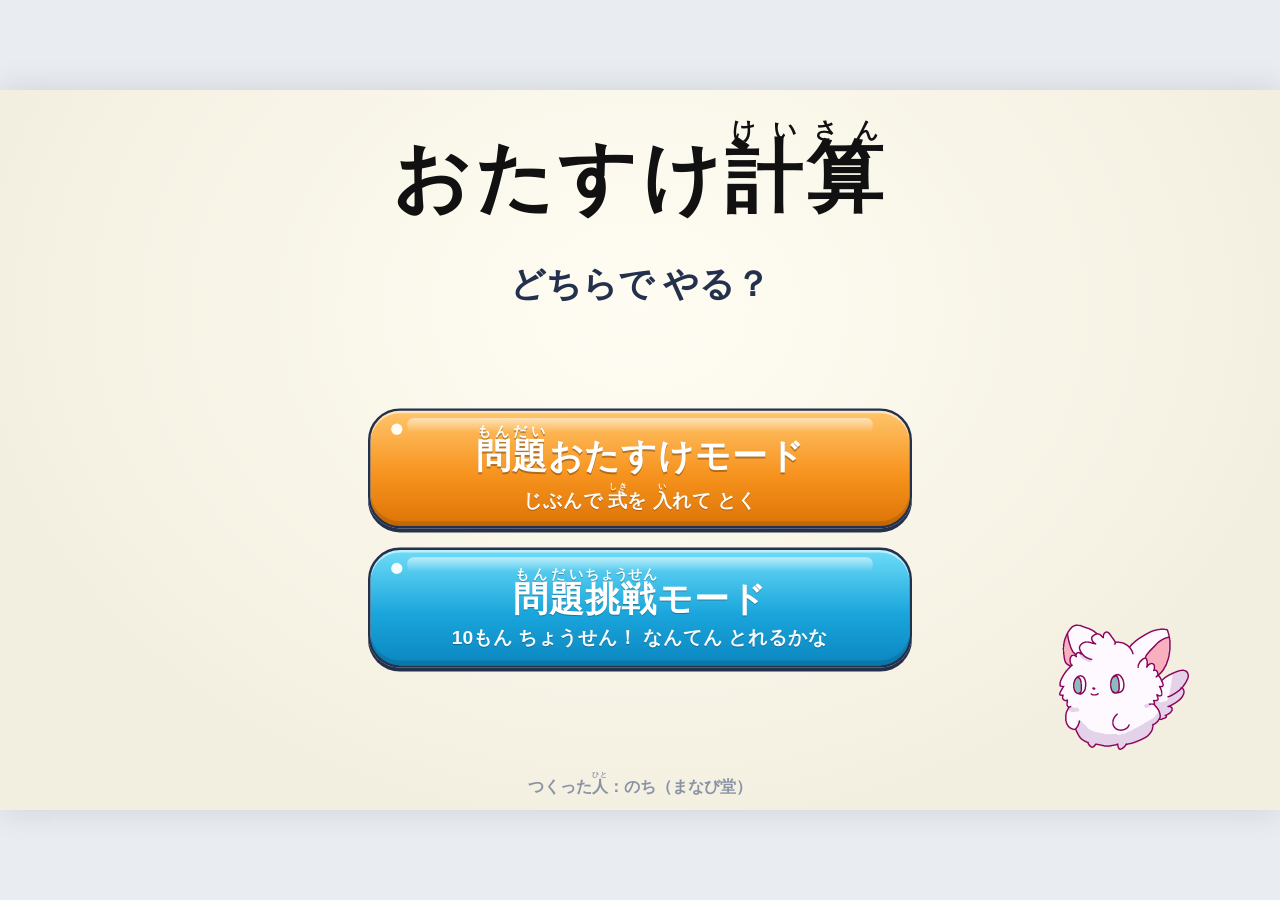
==== index.html @ decfeaf8 "おたすけ計算 ver 1.0.0 を作成 - 問題おたすけモードと問題挑戦モード（4しゅるい・10問・点数） - おたすけレベル（たくさん・すこし・なし） - ブロック・数の線・さくらんぼの切りかえ " ====
<!doctype html>
<html lang="ja">
<head>
<meta charset="utf-8">
<meta name="viewport" content="width=device-width,initial-scale=1">
<title>おたすけ計算</title>
<style>
:root{
  --f:"UD デジタル 教科書体 NK-R","UD デジタル 教科書体 N-R","UD Digi Kyokasho NK-R","UD Digi Kyokasho N-R","BIZ UDPGothic","Meiryo",sans-serif;
  --fb:"UD デジタル 教科書体 NK-B","UD デジタル 教科書体 N-B","UD Digi Kyokasho NK-B","UD Digi Kyokasho N-B","BIZ UDPGothic","Meiryo",sans-serif;
  --ink:#1c2233; --kid:#183a8c; --carry:#e8590c; --borrow:#1971c2;
  --grid:#3aa0d0; --gridL:#8ccbe8; --navy:#24314d; --cell:56px;
}
*{box-sizing:border-box;margin:0;padding:0}
html,body{width:100%;height:100%;overflow:hidden;background:#e9edf2;touch-action:manipulation;overscroll-behavior:none}
body{font-family:var(--f);color:var(--ink);user-select:none;-webkit-user-select:none}
button{font-family:var(--fb);cursor:pointer}
ruby rt{font-size:.36em;letter-spacing:0;font-weight:700}
#stage{position:absolute;left:50%;top:50%;width:1600px;height:900px;transform-origin:center;overflow:hidden;
  background:#fdfcf8;box-shadow:0 0 40px rgba(0,0,0,.12)}

/* ---- ヘッダー ---- */
#top{position:absolute;left:0;right:0;top:0;height:100px}
.ttl{position:absolute;left:44px;top:10px;font:700 60px/1.3 var(--fb);letter-spacing:2px;color:#111}
.ttl rt{font-size:.3em}
.hbtns{position:absolute;right:20px;top:22px;display:flex;gap:14px}
.hbtns .gb{width:190px}

/* ---- つやつやボタン（まなびバトル風） ---- */
.gb{position:relative;height:64px;border-radius:32px;border:3px solid var(--navy);color:#fff;font-size:28px;font-weight:700;
  display:flex;align-items:center;justify-content:center;gap:8px;letter-spacing:1px;
  text-shadow:0 2px 0 rgba(0,0,0,.28);box-shadow:0 5px 0 var(--navy),inset 0 3px 0 rgba(255,255,255,.55),inset 0 -6px 0 rgba(0,0,0,.12);
  transition:transform .07s,box-shadow .07s,filter .1s}
.gb::before{content:"";position:absolute;left:16px;top:9px;width:10px;height:10px;border-radius:50%;background:#fff;opacity:.95}
.gb::after{content:"";position:absolute;left:30px;right:30px;top:6px;height:12px;border-radius:8px;background:linear-gradient(rgba(255,255,255,.55),rgba(255,255,255,0))}
.gb:hover:not(:disabled){filter:brightness(1.08)}
.gb:active:not(:disabled){transform:translateY(4px);box-shadow:0 1px 0 var(--navy),inset 0 3px 0 rgba(255,255,255,.5)}
.gb:disabled{filter:grayscale(.85) brightness(1.05);opacity:.45;cursor:default}
.gb svg{width:30px;height:30px;fill:none;stroke:#fff;stroke-width:4;stroke-linecap:round;stroke-linejoin:round;filter:drop-shadow(0 2px 0 rgba(0,0,0,.25));flex:none}
.gb svg.gear circle{stroke-width:4}
.gb svg.gear path{stroke-width:4.5;stroke-linecap:butt}
.nb{white-space:nowrap}
.g-cyan{background:linear-gradient(180deg,#6fdcf7,#1aa6dc 55%,#0b86c0)}
.g-green{background:linear-gradient(180deg,#8be38a,#2fb85a 55%,#1d9446)}
.g-orange{background:linear-gradient(180deg,#ffc56b,#f7931e 55%,#dd7406)}
.g-navy{background:linear-gradient(180deg,#8a7cf0,#5b48d6 55%,#4331b5)}
.g-pink{background:linear-gradient(180deg,#ff9fc8,#ec5c9b 55%,#cf3f7f)}
.g-gray{background:linear-gradient(180deg,#b9c3d1,#7f8ba0 55%,#66728a)}
.g-pearl{background:linear-gradient(180deg,#ffffff,#eef2f8 60%,#d9e1ec);color:var(--navy);text-shadow:none}
.g-pearl::after{display:none}
.gb.sm{height:52px;font-size:24px;border-radius:26px;box-shadow:0 4px 0 var(--navy),inset 0 3px 0 rgba(255,255,255,.55)}
.gb.sm::before{left:13px;top:7px;width:8px;height:8px}

/* ---- ノート（12行） ---- */
#note{position:absolute;left:52px;top:116px;width:1008px;height:728px}
#note>*{position:absolute;left:0;top:0;width:1008px;height:728px}
#grid{overflow:visible}
#hlL,#markL,#boxL,#flyL{pointer-events:none}
#boxL{pointer-events:auto;width:0;height:0}
#shiki{width:56px!important;height:56px!important;display:flex;align-items:center;justify-content:center;font:700 34px var(--fb);padding-top:8px}
#shiki rt{font-size:.38em}
#lineL,#fxL{overflow:visible;pointer-events:none}

.mk{position:absolute;width:56px;height:56px;display:flex;align-items:center;justify-content:center;font-size:44px;line-height:1;color:var(--ink)}
.mk.f{font-size:38px}
.mk.u{color:var(--kid)}
.mk.o{font-size:42px}
.mk.s{width:28px;height:28px;font-size:23px;font-weight:700;letter-spacing:-1px}
.mk.cy{color:var(--carry)}
.mk.s.bw{color:var(--borrow)}
.mk.s.sm{font-size:19px;width:26px}
.mk.x::after{content:"";position:absolute;left:14px;right:14px;top:50%;height:3px;border-radius:2px;background:var(--borrow);transform:rotate(-58deg)}
.mk.g{opacity:0}
.mk.g.nw{animation:gone 2s ease forwards}
.mk.nw{animation:pop .5s cubic-bezier(.2,1.7,.45,1) both}
.mk.s.nw{animation:popS .6s cubic-bezier(.2,1.7,.45,1) both}
.mk.late{animation-delay:.55s}
.mk.x.nw::after{animation:slash .4s ease-out both}
@keyframes pop{0%{transform:scale(.2);opacity:0}100%{transform:scale(1);opacity:1}}
@keyframes popS{0%{transform:scale(.2);opacity:0;text-shadow:0 0 0 #fff}50%{transform:scale(1.7);opacity:1}100%{transform:scale(1)}}
@keyframes slash{0%{transform:rotate(-58deg) scaleX(0)}100%{transform:rotate(-58deg) scaleX(1)}}
@keyframes gone{0%{opacity:0;transform:scale(.3)}15%{opacity:1;transform:scale(1)}60%{opacity:1}100%{opacity:0;transform:translateY(-10px)}}

.hl{position:absolute;background:rgba(255,226,0,.55);border-radius:12px 6px 14px 8px;mix-blend-mode:multiply;animation:swipe .4s ease-out both}
.hl.s{background:rgba(255,200,0,.45)}
@keyframes swipe{0%{clip-path:inset(0 0 100% 0)}100%{clip-path:inset(0 0 0 0)}}

.box{position:absolute;border:4px solid #ff3b3b;border-radius:6px;background:rgba(255,255,255,.35);cursor:pointer;
  animation:glow 1.3s ease-in-out infinite}
.box.shake{animation:shake .45s, glow 1.3s ease-in-out .45s infinite}
@keyframes glow{0%,100%{box-shadow:0 0 0 2px rgba(255,59,59,.15),0 0 10px 2px rgba(255,59,59,.35)}50%{box-shadow:0 0 0 2px rgba(255,59,59,.35),0 0 22px 6px rgba(255,59,59,.55)}}
@keyframes shake{0%,100%{transform:translateX(0)}20%{transform:translateX(-9px)}40%{transform:translateX(9px)}60%{transform:translateX(-6px)}80%{transform:translateX(6px)}}
.bd{position:absolute;top:0;width:48px;height:48px;display:flex;align-items:center;justify-content:center;font-size:44px;color:var(--kid)}
.bd.f{font-size:38px;color:var(--ink)}
.caret{position:absolute;top:38px;width:24px;height:4px;background:#ff3b3b;border-radius:2px;animation:blink 1s steps(1) infinite}
@keyframes blink{50%{opacity:0}}
.fly{position:absolute;width:56px;height:56px;display:flex;align-items:center;justify-content:center;font:700 40px var(--f);color:var(--carry);
  transition:transform .55s cubic-bezier(.5,-0.2,.4,1.2),font-size .55s;z-index:5}
.fly.dn{color:var(--kid);font-size:44px}

/* ---- ふきだし ---- */
#bubble{position:absolute;left:1084px;top:104px;width:496px;height:300px;background:#ebe7d8;border-radius:64px}
#bubble::after{content:"";position:absolute;left:84px;bottom:-60px;width:64px;height:66px;background:#ebe7d8;clip-path:polygon(0 0,100% 0,8% 100%)}
#say{position:absolute;left:40px;right:34px;top:30px;bottom:30px;font:700 40px/1.6 var(--fb);color:#222;display:flex;flex-direction:column;justify-content:center;overflow:hidden;word-break:auto-phrase;line-break:strict}
#say.btns{bottom:94px}
#say .ng{color:#e03131}
#say .sub{font-size:.8em;color:#444}
#say .ok{color:#1d8f43}
#say .num{color:#d6336c}
#sayBtns{position:absolute;right:30px;bottom:26px;display:flex;gap:12px}
#sayBtns .gb{width:236px;white-space:nowrap;font-size:23px;letter-spacing:0}

/* ---- キャラ ---- */
#charaW{position:absolute;left:1086px;top:476px;width:220px;height:220px;animation:bob 2.6s ease-in-out infinite}
#chara{width:100%;height:100%;transform:scaleX(-1);display:block}
#charaW.hop{animation:hop .55s ease}
#charaW.shake{animation:nope .5s ease}
#charaW.jump{animation:jump 1.1s ease}
@keyframes bob{0%,100%{transform:translateY(0)}50%{transform:translateY(-8px)}}
@keyframes hop{0%,100%{transform:translateY(0)}40%{transform:translateY(-34px)}}
@keyframes nope{0%,100%{transform:rotate(0)}25%{transform:rotate(-8deg)}75%{transform:rotate(8deg)}}
@keyframes jump{0%,100%{transform:translateY(0) rotate(0)}25%{transform:translateY(-70px) rotate(-10deg)}50%{transform:translateY(0)}70%{transform:translateY(-36px) rotate(8deg)}}

/* ---- テンキー ---- */
#pad{position:absolute;left:1300px;top:438px;width:280px;height:352px;display:grid;grid-template-columns:repeat(4,64px);grid-auto-rows:64px;gap:8px}
#pad .gb{width:auto;height:64px;font-size:34px;border-radius:16px;letter-spacing:0}
#pad .gb::before{left:9px;top:7px;width:7px;height:7px}
#pad .gb::after{left:14px;right:14px;top:5px;height:9px}
#pad .w2{grid-column:span 2}
#pad .w4{grid-column:span 4;font-size:30px}
#pad .gb.op{font-size:38px}
#pad[hidden]{display:none}

#endCard{position:absolute;left:1300px;top:438px;width:280px;height:352px;background:#fff;border:4px solid var(--navy);border-radius:26px;
  box-shadow:0 6px 0 var(--navy);display:flex;flex-direction:column;align-items:stretch;justify-content:center;gap:22px;padding:22px 20px;animation:pop .5s cubic-bezier(.2,1.5,.45,1)}
#endCard[hidden]{display:none}
#endCard .etxt{font:700 30px/1.45 var(--fb);text-align:center}
#endCard .gb{font-size:26px}

/* ---- アシスト ---- */
#assist{position:absolute;left:52px;width:1008px;height:316px;background:#fffef9;border:4px solid var(--navy);border-radius:26px;
  box-shadow:0 8px 0 rgba(36,49,77,.9),0 18px 40px rgba(0,0,0,.25);z-index:20;animation:up .35s cubic-bezier(.2,1.3,.45,1)}
#assist[hidden]{display:none}
@keyframes up{0%{transform:translateY(40px);opacity:0}100%{transform:none;opacity:1}}
.ahead{position:absolute;left:0;right:0;top:0;height:70px;display:flex;align-items:center;gap:12px;padding:0 18px 0 26px;border-bottom:3px dashed #d6dbe4}
#aTitle{flex:1;font:700 30px var(--fb);color:var(--navy)}
#aTitle rt{font-size:.38em}
.ahead .gb{width:170px}
#aBody{position:absolute;left:0;right:0;top:72px;bottom:0}
#aBody svg{width:100%;height:100%}
.asv text{font-family:var(--fb);font-weight:700}
.st{opacity:0;animation:fin .5s ease-out forwards}
.dr{stroke-dasharray:300;stroke-dashoffset:300;animation:draw .6s ease-out forwards}
@keyframes fin{0%{opacity:0;transform:translateY(8px)}100%{opacity:1;transform:none}}
@keyframes draw{100%{stroke-dashoffset:0}}
.kuku{display:grid;grid-template-columns:repeat(3,1fr);gap:10px 18px;padding:16px 30px 0}
.kuku div{font:700 34px/58px var(--fb);text-align:center;border-radius:14px;background:#f1f4f9}
.kuku div.on{background:#ffe066;box-shadow:inset 0 0 0 3px #f59f00}
.knote{position:absolute;left:30px;right:30px;bottom:12px;font:700 24px var(--fb);color:#c2255c;text-align:center}
.kuku.n{padding-top:8px}
.kuku.n div{line-height:50px}

/* ---- モーダル ---- */
#modal{position:absolute;inset:0;background:rgba(20,30,50,.45);z-index:50;display:flex;align-items:center;justify-content:center}
#modal[hidden]{display:none}
.card{width:860px;background:#fff;border:4px solid var(--navy);border-radius:30px;box-shadow:0 8px 0 var(--navy);padding:34px 44px 38px;animation:pop .35s cubic-bezier(.2,1.4,.45,1)}
.card h2{font:700 40px var(--fb);text-align:center;margin-bottom:22px}
.card p{font:700 30px/1.6 var(--fb);text-align:center;margin-bottom:28px}
.card .row{display:flex;gap:20px;justify-content:center}
.card .row .gb{width:260px}
.opt{display:flex;align-items:center;gap:16px;margin:0 0 20px}
.opt .lbl{width:300px;font:700 28px var(--fb)}
.opt .seg{display:flex;gap:12px;flex:1}
.opt .seg .gb{flex:1;width:0;font-size:24px;height:60px}
.opt .seg .gb:not(.on){background:linear-gradient(180deg,#fff,#edf1f7 60%,#d9e1ec);color:var(--navy);text-shadow:none}
.opt .seg .gb:not(.on)::after{display:none}
.prev{display:inline-block;width:56px;height:56px;vertical-align:middle}
.credit{margin-top:6px;font:700 20px var(--fb);color:#6b7489;text-align:center}

/* ---- はなまる・紙ふぶき ---- */
.hana{fill:none;stroke:#e03131;stroke-width:5;stroke-linecap:round;stroke-linejoin:round}
#confL{position:absolute;inset:0;pointer-events:none;z-index:40;overflow:hidden}
.cf{position:absolute;top:-30px;width:16px;height:22px;border-radius:3px;animation:fall 2.2s ease-in forwards}
@keyframes fall{0%{transform:translateY(0) rotate(0)}100%{transform:translateY(1000px) rotate(720deg)}}
.ver{position:absolute;left:54px;bottom:6px;font:700 16px var(--fb);color:#9aa3b5}

/* ===== おたすけ計算 ===== */
.ttl:has(.badge){font-size:52px;top:14px}
.ttl .badge{display:inline-block;vertical-align:middle;margin-left:16px;padding:6px 18px 7px;border-radius:22px;background:linear-gradient(180deg,#ff9fc8,#ec5c9b);
  border:3px solid var(--navy);color:#fff;font-size:28px;letter-spacing:1px;text-shadow:0 2px 0 rgba(0,0,0,.25);box-shadow:0 3px 0 var(--navy);position:relative;top:-6px}
.ttl .badge[hidden]{display:none}

#note{top:184px;height:672px}
#note>*{height:672px}
#figL{pointer-events:auto}
#boxL{z-index:4}

/* ---- 図の 切りかえ ---- */
#tabs{position:absolute;left:52px;top:110px;display:flex;gap:16px}
#tabs[hidden]{display:none}
#tabs .gb{width:230px}
#tabs .gb:not(.on){background:linear-gradient(180deg,#fff,#edf1f7 60%,#d9e1ec);color:var(--navy);text-shadow:none}
#tabs .gb:not(.on)::after{display:none}
#tabs .gb:not(.on)::before{background:#c9d3e2}
#tabs rt{font-size:.42em}

.mk.rd{color:#e03131}

/* ---- ブロック ---- */
.frm{position:absolute;border:3px solid #9aa5b8;border-radius:12px;background:rgba(255,255,255,.6)}
.frm.ten{border:4px solid #2f9e44;box-shadow:0 0 0 3px rgba(47,158,68,.18),0 0 16px rgba(47,158,68,.35);animation:tenOn .5s ease-out}
@keyframes tenOn{0%{transform:scale(.96);opacity:.4}100%{transform:none;opacity:1}}
.ftag{position:absolute;width:280px;text-align:center;font:700 26px var(--fb);color:#2b8a3e}
.ftag rt{font-size:.42em}
.bhl{position:absolute;width:50px;height:50px;border-radius:10px;background:rgba(255,226,0,.6);animation:swipe .4s ease-out both}
.blk{position:absolute;width:56px;height:56px}
.blk::before{content:"";position:absolute;left:5px;top:5px;width:46px;height:46px;border-radius:9px}
.blk.e::before{border:2.5px dashed #b8c2d1}
.blk.b::before{background:linear-gradient(180deg,#8fd0ff,#3a9bea 60%,#1f7fd0);border:3px solid #1864ab;box-shadow:inset 0 3px 0 rgba(255,255,255,.55),0 3px 0 #1864ab}
.blk.p::before{background:linear-gradient(180deg,#ffc2dc,#f06595 60%,#d6336c);border:3px solid #a61e4d;box-shadow:inset 0 3px 0 rgba(255,255,255,.55),0 3px 0 #a61e4d}
.blk.x::before{background:#e9ecef;border:3px solid #adb5bd}
.blk.x::after{content:"";position:absolute;left:10px;right:10px;top:50%;height:4px;border-radius:2px;background:var(--borrow);transform:rotate(-50deg)}
.blk.can{cursor:pointer}
.blk.can::before{animation:canGlow 1.3s ease-in-out infinite}
@keyframes canGlow{0%,100%{outline:3px solid rgba(255,59,59,.25);outline-offset:2px}50%{outline:3px solid rgba(255,59,59,.85);outline-offset:4px}}
.blk.nw::before{animation:pop .45s cubic-bezier(.2,1.7,.45,1) both}

/* ---- 数の線 ---- */
.lsv{position:absolute;left:0;top:0;overflow:visible}
.lsv text{font-family:var(--fb);font-weight:700}
.lsv .tk{cursor:pointer}
.lsv .tk:hover + .tc{fill:rgba(255,59,59,.18)}
.tc{animation:tcG 1.3s ease-in-out infinite}
@keyframes tcG{0%,100%{stroke-opacity:.45}50%{stroke-opacity:1}}

/* ---- テンキー（4だん） ---- */
#pad{top:470px;height:280px}
#endCard{top:470px;height:300px;gap:18px}
#endCard .etxt{font-size:30px}

/* ---- タイトル（モードを えらぶ） ---- */
#home{position:absolute;inset:0;z-index:30;background:radial-gradient(ellipse at 50% 30%,#fffdf3,#f3efe0 75%)}
#home[hidden]{display:none}
.hTtl{position:absolute;left:0;right:0;top:36px;text-align:center;font:700 96px/1.3 var(--fb);letter-spacing:6px;color:#111}
.hTtl rt{font-size:.3em;letter-spacing:2px}
.hQ{position:absolute;left:0;right:0;top:212px;text-align:center;font:700 44px/1.4 var(--fb);color:var(--navy)}
.hQ rt{font-size:.4em}
.hBtns{position:absolute;left:330px;top:300px;width:940px;height:520px;display:grid;gap:24px;align-content:center}
.hBtns.c1{grid-template-columns:680px;justify-content:center}
.hBtns.c2{grid-template-columns:repeat(2,440px);justify-content:center}
.hBtns .gb{height:150px;border-radius:40px;flex-direction:column;gap:6px;font-size:44px;line-height:1.25}
.hBtns.c2 .gb{height:200px}
.hBtns.c3 .gb,.hBtns.c1.n3 .gb{height:136px}
.hBtns .gb small{display:block;font-size:24px;letter-spacing:0;opacity:.96}
.hBtns .gb rt{font-size:.4em}
.hBtns .gb::before{left:26px;top:16px;width:14px;height:14px}
.hBtns .gb::after{left:46px;right:46px;top:9px;height:18px}
#hBack{position:absolute;left:52px;bottom:52px;width:190px}
#hBack[hidden]{display:none}
.hChara{position:absolute;right:70px;bottom:70px;width:250px;height:250px;transform:scaleX(-1);animation:bobH 2.6s ease-in-out infinite}
@keyframes bobH{0%,100%{transform:scaleX(-1) translateY(0)}50%{transform:scaleX(-1) translateY(-10px)}}
.hCredit{position:absolute;left:0;right:0;bottom:16px;text-align:center;font:700 20px var(--fb);color:#8a93a6}
.hCredit rt{font-size:.45em}

/* ---- けっか ---- */
.score{font:700 120px/1 var(--fb);text-align:center;color:#e03131;margin:4px 0 6px}
.score small{font-size:44px;color:var(--ink);margin-left:6px}
.rsRow{display:flex;justify-content:center;gap:10px;margin:0 0 30px}
.rsRow span{width:56px;height:56px;border-radius:50%;display:flex;align-items:center;justify-content:center;font:700 34px var(--fb);border:3px solid}
.rsRow .o{color:#e03131;border-color:#e03131;background:#fff5f5}
.rsRow .x{color:#868e96;border-color:#ced4da;background:#f8f9fa}
.card .row.r3 .gb{width:240px}
.card p rt,.card h2 rt{font-size:.4em}
#pad .w2{font-size:28px;white-space:nowrap}
.card .row.r3 .gb{font-size:25px;white-space:nowrap;letter-spacing:0}
.hBtns .gb .mt{display:block;white-space:nowrap}
.lband{fill:rgba(255,255,255,.88)}
</style>
</head>
<body>
<div id="stage">
  <header id="top">
    <h1 class="ttl">おたすけ<ruby>計算<rt>けいさん</rt></ruby><span class="badge" id="prog" hidden></span></h1>
    <div class="hbtns">
      <button class="gb g-cyan" id="bBack"><svg viewBox="0 0 32 32"><path d="M19 7 10 16l9 9" /></svg>もどす</button>
      <button class="gb g-green" id="bFwd">すすむ<svg viewBox="0 0 32 32"><path d="M13 7l9 9-9 9" /></svg></button>
      <button class="gb g-orange" id="bReset"><svg viewBox="0 0 32 32"><path d="M8 17a8 8 0 1 0 2.6-6" /><path d="M9 5v6h6" /></svg>リセット</button>
      <button class="gb g-navy" id="bSet"><svg viewBox="0 0 32 32" class="gear"><circle cx="16" cy="16" r="7.5" /><path d="M16 2.5v5M16 24.5v5M2.5 16h5M24.5 16h5M6.5 6.5l3.5 3.5M22 22l3.5 3.5M6.5 25.5 10 22M22 10l3.5-3.5" /></svg>せってい</button>
    </div>
  </header>

  <div id="tabs" hidden>
    <button class="gb g-cyan sm" data-v="blk">ブロック</button>
    <button class="gb g-cyan sm" data-v="line"><ruby>数<rt>かず</rt></ruby>の<ruby>線<rt>せん</rt></ruby></button>
    <button class="gb g-cyan sm" data-v="sak">さくらんぼ</button>
  </div>

  <div id="note">
    <svg id="grid"></svg>
    <div id="shiki"><ruby>式<rt>しき</rt></ruby></div>
    <div id="hlL"></div>
    <svg id="lineL"></svg>
    <div id="markL"></div>
    <div id="figL"></div>
    <div id="boxL"></div>
    <svg id="fxL"></svg>
  </div>

  <div id="bubble"><div id="say"></div><div id="sayBtns"></div></div>
  <div id="charaW"><img id="chara" src="[data-uri]" alt=""></div>
  <div id="pad"></div>
  <div id="endCard" hidden>
    <div class="etxt" id="eTxt"></div>
    <button class="gb g-green" id="bNew"></button>
    <button class="gb g-gray" id="bStay">このまま みる</button>
  </div>

  <div id="assist" hidden>
    <div class="ahead">
      <div id="aTitle"></div>
      <button class="gb g-cyan sm" id="aAgain">もういちど</button>
      <button class="gb g-gray sm" id="aClose">とじる</button>
    </div>
    <div id="aBody"></div>
  </div>

  <div id="home">
    <div class="hTtl">おたすけ<ruby>計算<rt>けいさん</rt></ruby></div>
    <div class="hQ" id="hQ"></div>
    <div class="hBtns" id="hBtns"></div>
    <button class="gb g-gray" id="hBack"><svg viewBox="0 0 32 32"><path d="M19 7 10 16l9 9" /></svg>もどる</button>
    <img class="hChara" src="[data-uri]" alt="">
    <div class="hCredit">つくった<ruby>人<rt>ひと</rt></ruby>：のち（まなび堂）</div>
  </div>

  <div id="modal" hidden><div class="card" id="mCard"></div></div>
  <div id="confL"></div>
</div>
<script>
// ===== おたすけ計算：手順づくり（画面とは わける） =====
// 20までの たし算・ひき算。くりあがり・くりさがりは 1回まで。
(function (root) {
  'use strict';
  const COLS = 18, ROWS = 12, F = 3; // F＝式を かきはじめる 列
  const PL = '＋', MI = '−', EQ = '＝', OPS = { '+': PL, '-': MI };
  const OUT = 'この アプリでは 20までの {数|かず}で やろう';
  const KIND = { addS: 'add0', add10: 'add0', addT: 'add0', add1: 'add1', subS: 'sub0', subT: 'sub0', sub10: 'sub0', sub1: 'sub1' };

  // ---- 式の しゅるい ----
  function classify(a, op, b) {
    if (op === '+') {
      if (a <= 9 && b <= 9) return { ok: true, cls: a + b >= 11 ? 'add1' : 'addS' };
      if (a === 10 && b <= 9) return { ok: true, cls: 'add10' };
      if (a >= 11 && a <= 19 && b <= 9) return a % 10 + b <= 9 ? { ok: true, cls: 'addT' } : { ok: false, msg: OUT };
      if (a <= 9 && b >= 10 && b <= 19) return { ok: false, msg: '{大|おお}きい {数|かず}を {前|まえ}に して みよう' };
      return { ok: false, msg: OUT };
    }
    if (a > 19 || b > 19) return { ok: false, msg: OUT };
    if (b > a) return { ok: false, msg: `${a}から ${b}は ひけないよ` };
    if (a <= 10) return { ok: true, cls: 'subS' };
    if (b === 10) return { ok: true, cls: 'sub10' };
    if (b > 10) return { ok: false, msg: OUT };
    return { ok: true, cls: b > a % 10 ? 'sub1' : 'subT' };
  }
  function parse(f) {
    const m = /^(\d{1,2})([+\-])(\d{1,2})$/.exec(f);
    if (!m) return { ok: false, msg: '「{数|かず} ＋ {数|かず}」の かたちで {入|い}れてね' };
    const a = +m[1], op = m[2], b = +m[3], c = classify(a, op, b);
    if (!c.ok) return c;
    return { ok: true, a, op, b, cls: c.cls, kind: KIND[c.cls], ans: op === '+' ? a + b : a - b };
  }

  // ---- 挑戦モードの 問題（0は つかわない・答えも 1いじょう） ----
  function list(kind) {
    const out = [];
    for (const op of ['+', '-'])
      for (let a = 1; a <= 19; a++)
        for (let b = 1; b <= 19; b++) {
          const p = parse(`${a}${op}${b}`);
          if (p.ok && p.kind === kind && p.ans >= 1) out.push(p);
        }
    return out;
  }

  // ---- ノートに かく ----
  const mk = (r, c, t, k, o) => Object.assign({ id: `m${r}_${c}`, r, c, t: String(t), k: k || 'f' }, o || {});
  // 1行に ならべる（数は 1けたずつ 1マス）
  function row(r, toks, c0) {
    const marks = [], cols = [];
    let c = c0;
    toks.forEach(t => {
      const s = String(t), cc = [];
      for (const ch of s) { marks.push(mk(r, c, ch, 'f')); cc.push(c); c++; }
      cols.push(cc);
    });
    return { marks, cols, next: c };
  }
  // 赤い わく（数を 書く ところ）
  function inStep(r, c0, v, o) {
    const s = String(v), w = s.length;
    const add = [...s].map((ch, i) => mk(r, c0 + i, ch, 'd', { u: true }));
    return Object.assign({ type: 'in', box: { r, c: c0 + w - 1, w }, exp: v, max: w, add, cells: add.map(m => [r, m.c]) }, o || {});
  }
  // さくらんぼ（x0＝わける数の まんなか［マス］、rings＝下の まる）
  const sak = (x0, rings) => ({ id: 'sak', k: 'sak', r: 1, c: 0, x0, rings });
  const ten = (c) => [mk(2, c, '1', 'd', { cl: 'rd' }), mk(2, c + 1, '0', 'd', { cl: 'rd' })];
  const fill = (n, v) => { const a = Array(10).fill(''); for (let i = 0; i < n; i++) a[i] = v; return a; };
  const cat = (x, y) => x.concat(y).slice(0, 10).concat(Array(Math.max(0, 10 - x.length - y.length)).fill(''));

  // ---- 手順を つくる ----
  // S.split：'back'（後ろの数を わける）／'front'（前の数を わける）
  // S.sub：'kagen'（減加法）／'gengen'（減減法）
  // lv：'many'（たくさん）／'some'（すこし）／'none'（なし）
  function build(p, S, lv) {
    S = S || {}; lv = lv || 'many';
    const { a, op, b, ans, cls } = p;
    const fm = row(0, [a, OPS[op], b, EQ], F);
    const ca = fm.cols[0], cb = fm.cols[2];
    const P = { formula: `${a}${OPS[op]}${b}`, base: fm.marks, steps: [], fin: [], ans, cls,
      fig0: { A: fill(0), B: fill(0), mk: a }, assist: { type: 'sak', p: { a, op, b, ans, cls }, split: S.split || 'back', sub: S.sub || 'kagen' } };
    const fin = (say, o) => inStep(0, fm.next, ans, Object.assign({ say, final: true }, o || {}));
    const eq = (r, toks, v, say, o) => {
      const e = row(r, toks, F);
      return inStep(r, e.next, v, Object.assign({ say, pre: e.marks }, o || {}));
    };
    const H = cs => cs.map(c => [0, c]);
    const steps = P.steps;

    // すこし・なし：答えだけ
    if (lv !== 'many') {
      steps.push(fin('こたえは いくつ？<br>{赤|あか}い わくに かこう', { assist: P.assist, ask: lv === 'some', hl: H([...ca, ...cb]) }));
      return P;
    }
    const zero = a === 0 || b === 0;
    const u = a % 10;

    if (cls === 'add1') {
      if (S.split === 'front') {
        // 前の数を わける：3＋9 → 3を 2と 1、9＋1＝10、10＋2
        const need = 10 - b, rest = a - need, c = ca[0];
        P.fig0 = { A: fill(b, 'p'), B: fill(a, 'b'), mk: b };
        steps.push(inStep(2, c + 1, need, { say: `${b}は あと いくつで 10？`, pre: [sak(c + .5, [[c - 1, c - 1], [c + 1, c + 1]])], hl: H(cb), fhl: { A: 'empty', seg: [b, 10] }, wr: { k: 'to10', a: b } }));
        steps.push(inStep(2, c - 1, rest, { say: `${a}を ${need}と いくつに わける？`, hl: [[0, c], [2, c + 1]], wr: { k: 'split', n: a, k1: need } }));
        steps.push(move({ b: `${a}から ${need}こ うごかして、10を つくろう`, l: `${b}から ${need} すすむと？<br>{数|かず}の {線|せん}を タップ`, s: `${b}に ${need}を たすと 10だね` },
          { kind: 'move', from: 'B', color: 'b', n: need, line: [b, 10], lab: PL + need }, [[2, c + 1]]));
        steps.push(eq(4, [b, PL, need, EQ], 10, `${b}＋${need}は？`, { hl: [[0, ...cb], [2, c + 1]] }));
        steps.push(eq(5, [10, PL, rest, EQ], ans, `10と ${rest}で いくつ？`, { hl: [[2, c - 1]], arc: [10, ans, PL + rest] }));
      } else {
        // 後ろの数を わける：8＋5 → 5を 2と 3、8＋2＝10、10＋3
        const need = 10 - a, rest = b - need, c = cb[0];
        P.fig0 = { A: fill(a, 'b'), B: fill(b, 'p'), mk: a };
        steps.push(inStep(2, c - 1, need, { say: `${a}は あと いくつで 10？`, pre: [sak(c + .5, [[c - 1, c - 1], [c + 1, c + 1]])], hl: H(ca), fhl: { A: 'empty', seg: [a, 10] }, wr: { k: 'to10', a } }));
        steps.push(inStep(2, c + 1, rest, { say: `${b}を ${need}と いくつに わける？`, hl: [[0, c], [2, c - 1]], wr: { k: 'split', n: b, k1: need } }));
        steps.push(move({ b: `${b}から ${need}こ うごかして、10を つくろう`, l: `${a}から ${need} すすむと？<br>{数|かず}の {線|せん}を タップ`, s: `${a}に ${need}を たすと 10だね` },
          { kind: 'move', from: 'B', color: 'p', n: need, line: [a, 10], lab: PL + need }, [[2, c - 1]]));
        steps.push(eq(4, [a, PL, need, EQ], 10, `${a}＋${need}は？`, { hl: [[0, ca[0]], [2, c - 1]] }));
        steps.push(eq(5, [10, PL, rest, EQ], ans, `10と ${rest}で いくつ？`, { hl: [[2, c + 1]], arc: [10, ans, PL + rest] }));
      }
      steps.push(fin('こたえを {式|しき}に かこう', { hl: lastCells(steps) }));
      return P;
    }

    if (zero) {
      // 0の けいさん（おたすけモードだけ）
      P.fig0 = a <= 10 ? { A: fill(a, 'b'), B: fill(op === '+' ? b : 0, 'p'), mk: a } : { A: fill(10, 'b'), B: fill(u, 'b'), mk: a };
      steps.push(fin(`0は「なにも ない」ことだよ。<br>こたえを {式|しき}に かこう`, { hl: H([...ca, ...cb]) }));
      return P;
    }

    if (cls === 'addS') {
      P.fig0 = { A: fill(a, 'b'), B: fill(b, 'p'), mk: a };
      steps.push(move({ b: `${b}こを ${a}の ほうへ うごかそう`, l: `${a}から ${b} すすむと？<br>{数|かず}の {線|せん}を タップ`, s: `${a}と ${b}を あわせよう` },
        { kind: 'move', from: 'B', color: 'p', n: b, line: [a, ans], lab: PL + b }, H([...ca, ...cb])));
      steps.push(fin('ぜんぶで いくつ？<br>{式|しき}に かこう', {}));
      return P;
    }
    if (cls === 'add10') {
      P.fig0 = { A: fill(10, 'b'), B: fill(b, 'p'), mk: 10 };
      steps.push(fin(`10と ${b}で いくつ？<br>{式|しき}に かこう`, { hl: H([...ca, ...cb]), fhl: { B: 'all' }, arc: [10, ans, PL + b] }));
      return P;
    }
    if (cls === 'subS') {
      P.fig0 = { A: fill(a, 'b'), B: fill(0), mk: a };
      steps.push(move({ b: `${a}こから ${b}こ とろう<br>ブロックを タップ`, l: `${a}から ${b} もどると？<br>{数|かず}の {線|せん}を タップ`, s: `${a}から ${b}を とろう` },
        { kind: 'take', from: 'A', n: b, line: [a, ans], lab: MI + b }, H([...ca, ...cb])));
      steps.push(fin('のこりは いくつ？<br>{式|しき}に かこう', {}));
      return P;
    }

    // ここから下は 十いくつ（11〜19）を 10と いくつに わける
    const c0 = ca[0], teenSak = () => [sak(c0 + 1, [[c0 - 1, c0], [c0 + 2, c0 + 2]]), ...ten(c0 - 1)];
    const split = (o) => inStep(2, c0 + 2, u, Object.assign({ say: `${a}を 10と いくつに わける？`, pre: teenSak(), hl: H(ca), fhl: { A: 'all', seg: [10, a] }, wr: { k: 'teen', t: a } }, o || {}));

    if (cls === 'addT') {
      P.fig0 = { A: fill(10, 'b'), B: cat(fill(u, 'b').slice(0, u), fill(b, 'p').slice(0, b)), mk: a };
      steps.push(split({ fhl: { A: 'all', seg: [10, a] } }));
      steps.push(eq(4, [u, PL, b, EQ], u + b, `${u}＋${b}は？`, { hl: [[2, c0 + 2], [0, cb[0]]], fhl: { B: 'all' } }));
      steps.push(eq(5, [10, PL, u + b, EQ], ans, `10と ${u + b}で いくつ？`, { hl: [[2, c0 - 1], [2, c0]], arc: [a, ans, PL + b] }));
      steps.push(fin('こたえを {式|しき}に かこう', { hl: lastCells(steps) }));
      return P;
    }
    // ひき算は 10と ばらで ならべる
    P.fig0 = { A: fill(10, 'b'), B: fill(u, 'b'), mk: a };
    if (cls === 'sub10') {
      steps.push(split());
      steps.push(move({ b: '10の まとまりを タップして とろう', l: `${a}から 10 もどると？<br>{数|かず}の {線|せん}を タップ`, s: `${a}から 10を とろう` },
        { kind: 'take', from: 'A', n: 10, all: true, line: [a, ans], lab: MI + 10 }, [[2, c0 - 1], [2, c0]]));
      steps.push(fin('のこりは いくつ？<br>{式|しき}に かこう', { hl: [[2, c0 + 2]] }));
      return P;
    }
    if (cls === 'subT') {
      steps.push(split());
      steps.push(move({ b: `ばらの ${u}こから ${b}こ とろう<br>ブロックを タップ`, l: `${a}から ${b} もどると？<br>{数|かず}の {線|せん}を タップ`, s: `ばらの ${u}から ${b}を とろう` },
        { kind: 'take', from: 'B', n: b, line: [a, ans], lab: MI + b }, [[2, c0 + 2], [0, cb[0]]]));
      steps.push(eq(4, [u, MI, b, EQ], u - b, `${u}−${b}は？`, { hl: [[2, c0 + 2], [0, cb[0]]] }));
      steps.push(eq(5, [10, PL, u - b, EQ], ans, `10と ${u - b}で いくつ？`, { hl: [[2, c0 - 1], [2, c0]] }));
      steps.push(fin('こたえを {式|しき}に かこう', { hl: lastCells(steps) }));
      return P;
    }
    // sub1：くりさがり あり
    if (S.sub === 'gengen') {
      // 減減法：13−9 → 9を 3と 6、13−3＝10、10−6＝4
      const c = cb[0], r2 = b - u;
      steps.push(inStep(2, c - 1, u, { say: `${a}から いくつ ひくと 10？`, pre: [sak(c + .5, [[c - 1, c - 1], [c + 1, c + 1]])], hl: H(ca), fhl: { B: 'all', seg: [10, a] }, wr: { k: 'from10', t: a } }));
      steps.push(inStep(2, c + 1, r2, { say: `${b}を ${u}と いくつに わける？`, hl: [[0, c], [2, c - 1]], wr: { k: 'split', n: b, k1: u } }));
      steps.push(move({ b: `ばらの ${u}こを ぜんぶ とろう<br>ブロックを タップ`, l: `${a}から ${u} もどると？<br>{数|かず}の {線|せん}を タップ`, s: `${a}から ${u}を とると 10だね` },
        { kind: 'take', from: 'B', n: u, line: [a, 10], lab: MI + u }, [[2, c - 1]]));
      steps.push(eq(4, [a, MI, u, EQ], 10, `${a}−${u}は？`, { hl: [[0, ...ca], [2, c - 1]] }));
      steps.push(move({ b: `10から ${r2}こ とろう<br>ブロックを タップ`, l: `10から ${r2} もどると？<br>{数|かず}の {線|せん}を タップ`, s: `10から ${r2}を とろう` },
        { kind: 'take', from: 'A', n: r2, line: [10, ans], lab: MI + r2 }, [[2, c + 1]]));
      steps.push(eq(5, [10, MI, r2, EQ], ans, `10−${r2}は？`, { hl: [[2, c + 1]] }));
    } else {
      // 減加法：13−9 → 13を 10と 3、10−9＝1、1＋3＝4
      const w = 10 - b;
      steps.push(split());
      steps.push(move({ b: `10の ほうから ${b}こ とろう<br>ブロックを タップ`, l: `10から ${b} もどると？<br>{数|かず}の {線|せん}を タップ`, s: `10から ${b}を とろう` },
        { kind: 'take', from: 'A', n: b, line: [10, w], lab: MI + b }, [[2, c0 - 1], [2, c0], [0, cb[0]]]));
      steps.push(eq(4, [10, MI, b, EQ], w, `10−${b}は？`, { hl: [[2, c0 - 1], [2, c0], [0, cb[0]]] }));
      steps.push(eq(5, [w, PL, u, EQ], ans, `${w}と ${u}で いくつ？`, { hl: [...lastCells(steps), [2, c0 + 2]], arc: [w, ans, PL + u] }));
    }
    steps.push(fin('こたえを {式|しき}に かこう', { hl: lastCells(steps) }));
    return P;
  }
  function move(say, mv, hl) { return { type: 'move', say, mv, hl: hl || [] }; }
  function lastCells(steps) { for (let i = steps.length - 1; i >= 0; i--) if (steps[i].type === 'in') return steps[i].cells; return []; }

  const API = { COLS, ROWS, F, parse, classify, list, build, KIND };
  if (typeof module !== 'undefined') module.exports = API; else root.OTASUKE = API;
})(this);
</script>
<script>
// ===== おたすけ計算：画面 =====
(function () {
  'use strict';
  const K = window.OTASUKE, C = 56, VER = '1.0.0';
  const $ = id => document.getElementById(id);
  const rb = s => String(s).replace(/(\d+(?:[＋−＝]\d+)+＝?)/g, '<span class="nb">$1</span>').replace(/\{([^|}]+)\|([^}]+)\}/g, '<ruby>$1<rt>$2</rt></ruby>');
  const pick = a => a[Math.floor(Math.random() * a.length)];
  const shuffle = a => { a = a.slice(); for (let i = a.length - 1; i > 0; i--) { const j = Math.floor(Math.random() * (i + 1)); [a[i], a[j]] = [a[j], a[i]]; } return a; };

  // ---- 効果音（ファイルを差しかえるときは ここの名前を そのままに） ----
  const SE_SRC = { ok: '[data-uri]', ng: '[data-uri]', btn: '[data-uri]', pop: '[data-uri]',
    tap: '[data-uri]', cheer: '[data-uri]', clear: '[data-uri]' };
  const VOL = { ok: .6, ng: .55, btn: .5, pop: .55, tap: .45, cheer: .55, clear: .65 };
  const SE = {};
  for (const k in SE_SRC) { try { SE[k] = new Audio(SE_SRC[k]); SE[k].preload = 'auto'; } catch (e) { } }
  function se(k) {
    if (!S.sound || !SE[k]) return;
    try { const a = SE[k].cloneNode(); a.volume = VOL[k]; const p = a.play(); if (p) p.catch(() => { }); } catch (e) { }
  }

  // ---- せってい・じょうたい ----
  const S = { split: 'back', sub: 'kagen', sound: true, view: 'blk' };
  // mode：'help'（問題おたすけ）／'chal'（問題挑戦）　lv：'many'／'some'／'none'
  const G = { mode: null, kind: null, lv: 'many', queue: [], qi: 0, score: 0, res: [] };
  const st = { phase: 'home', f: '', fmsg: null, prob: null, plan: null, idx: 0, inp: '', post: false, msg: null, timer: null, taps: {}, ct: [], rvFinal: false, scored: null };
  const cur = () => (st.plan && st.idx < st.plan.steps.length ? st.plan.steps[st.idx] : null);
  const SYM = { '+': '＋', '-': '−' };
  const KINDS = [
    ['add0', 'くりあがり なし', 'たし{算|ざん}', 'g-cyan'], ['add1', 'くりあがり あり', 'たし{算|ざん}', 'g-orange'],
    ['sub0', 'くりさがり なし', 'ひき{算|ざん}', 'g-green'], ['sub1', 'くりさがり あり', 'ひき{算|ざん}', 'g-pink']];
  const LVS = [['many', 'たくさん', 'ブロックや さくらんぼで いっしょに', 'g-orange'], ['some', 'すこし', 'こまったら アシストを みる', 'g-cyan'], ['none', 'なし', 'じぶんの ちからで ちょうせん', 'g-navy']];

  // ---- ステージを 画面に あわせる ----
  function fit() {
    const s = Math.min(window.innerWidth / 1600, window.innerHeight / 900);
    $('stage').style.transform = `translate(-50%,-50%) scale(${s})`;
  }
  window.addEventListener('resize', fit);

  // ---- 5mm方眼ノート ----
  function drawGrid() {
    const W = K.COLS * C, Hh = K.ROWS * C, h = C / 2;
    let s = `<rect x="0" y="0" width="${W}" height="${Hh}" fill="#fff"/>`;
    for (let x = h; x < W; x += C) s += `<line x1="${x}" y1="0" x2="${x}" y2="${Hh}" stroke="#9fd3ea" stroke-width="1" stroke-dasharray="2 3"/>`;
    for (let y = h; y < Hh; y += C) s += `<line x1="0" y1="${y}" x2="${W}" y2="${y}" stroke="#9fd3ea" stroke-width="1" stroke-dasharray="2 3"/>`;
    for (let x = C; x < W; x += C) s += `<line x1="${x}" y1="0" x2="${x}" y2="${Hh}" stroke="#4aaad6" stroke-width="1.6"/>`;
    for (let y = C; y < Hh; y += C) s += `<line x1="0" y1="${y}" x2="${W}" y2="${y}" stroke="#4aaad6" stroke-width="1.6"/>`;
    s += `<line x1="${C}" y1="0" x2="${C}" y2="${C}" stroke="#2b8fc4" stroke-width="2.4"/>`;
    s += `<rect x="0" y="0" width="${W}" height="${Hh}" fill="none" stroke="#2b8fc4" stroke-width="3.5"/>`;
    const t = (x, y, v, a) => `<text x="${x}" y="${y}" font-size="13" fill="#2b8fc4" text-anchor="${a || 'middle'}" font-family="sans-serif">${v}</text>`;
    for (let u = 5; u * h < W; u += 5) { s += t(u * h, -5, u); s += t(u * h, Hh + 16, u); }
    for (let u = 5; u * h < Hh; u += 5) { s += t(-9, u * h + 4, u); s += t(W + 9, u * h + 4, u); }
    $('grid').innerHTML = s;
  }

  // ---- 印の じょうたい ----
  function ap(m, add) { (add || []).forEach(x => m.set(x.id, x)); }
  function marksAt(idx, withPre) {
    const m = new Map(), P = st.plan, ss = P.steps;
    ap(m, P.base);
    for (let k = 0; k < idx && k < ss.length; k++) { ap(m, ss[k].pre); ap(m, ss[k].add); }
    if (withPre && idx < ss.length) ap(m, ss[idx].pre);
    return m;
  }
  const solving = () => st.phase === 'solve' || st.phase === 'done';

  // ---- かく ----
  function render(o) {
    o = o || {};
    const nw = o.nw || new Set();
    const marks = solving() ? marksAt(st.idx, !st.post) : new Map();
    let h = '', lines = '';
    for (const m of marks.values()) {
      if (m.k === 'sak') { lines += sakSvg(m, nw.has(m.id)); continue; }
      const cls = 'mk ' + m.k + (m.u ? ' u' : '') + (m.cl ? ' ' + m.cl : '') + (nw.has(m.id) ? ' nw' : '');
      h += `<div class="${cls}" style="left:${m.c * C}px;top:${m.r * C}px">${m.t}</div>`;
    }
    $('markL').innerHTML = h;
    $('lineL').innerHTML = lines;
    // 蛍光ペン（よこに ならんだ マスは 1本に）
    let hh = '';
    const s = cur();
    if (st.phase === 'solve' && s && !st.post) {
      const cells = (s.hl || []).slice().sort((p, q) => p[0] - q[0] || p[1] - q[1]);
      const runs = [];
      cells.forEach(([r, c]) => { const l = runs[runs.length - 1]; if (l && l.r === r && l.c2 === c - 1) l.c2 = c; else if (!(l && l.r === r && l.c2 >= c)) runs.push({ r, c1: c, c2: c }); });
      runs.forEach((u, i) => { hh += `<div class="hl" style="left:${u.c1 * C + 3}px;top:${u.r * C + 5}px;width:${(u.c2 - u.c1 + 1) * C - 6}px;height:${C - 10}px;animation-delay:${i * 0.08}s"></div>`; });
    }
    $('hlL').innerHTML = hh;
    renderBox();
    renderFig(o);
    renderSay();
    renderBtns();
    renderTop();
  }
  // さくらんぼ（くき＝黒、まる＝赤）
  function sakSvg(m, isNew) {
    const x0 = m.x0 * C, y0 = C + 6, cls = isNew ? ' class="dr"' : '';
    let s = '';
    m.rings.forEach(([c1, c2], i) => {
      const cx = (c1 + c2 + 1) / 2 * C, rx = (c2 - c1 + 1) * C / 2 + 1, ry = C / 2 - 2, cy = 2.5 * C;
      s += `<line${cls} style="animation-delay:${i * .12}s" x1="${x0}" y1="${y0}" x2="${cx}" y2="${cy - ry}" stroke="#1c2233" stroke-width="3" stroke-linecap="round"/>`;
      s += `<ellipse${isNew ? ' class="pp"' : ''} cx="${cx}" cy="${cy}" rx="${rx}" ry="${ry}" fill="none" stroke="#e03131" stroke-width="3.2"/>`;
    });
    return s;
  }

  function boxInfo() {
    if (st.phase === 'formula') return { r: 0, c: K.F + 7, w: 8, f: true };
    const s = cur();
    if (st.phase !== 'solve' || !s || st.post || s.type !== 'in') return null;
    return s.box;
  }
  function renderBox(shake) {
    const b = boxInfo(), L = $('boxL');
    if (!b) { L.innerHTML = ''; return; }
    const left = (b.c - b.w + 1) * C, top = b.r * C;
    let inner = '';
    if (b.f) {
      [...st.f].forEach((ch, i) => { inner += `<div class="bd f" style="left:${i * C}px">${SYM[ch] || ch}</div>`; });
      if (st.f.length < b.w) inner += `<div class="caret" style="left:${st.f.length * C + 12}px"></div>`;
    } else {
      const t = st.inp;
      [...t].forEach((ch, i) => { inner += `<div class="bd" style="left:${(b.w - t.length + i) * C}px">${ch}</div>`; });
      if (!t) inner += `<div class="caret" style="left:${(b.w - 1) * C + 12}px"></div>`;
    }
    L.innerHTML = `<div class="box${shake ? ' shake' : ''}" style="left:${left - 4}px;top:${top - 4}px;width:${b.w * C + 8}px;height:${C + 8}px">${inner}</div>`;
  }

  // ---- 図（ブロック・数の線） ----
  const FR = { A: 3, B: 10 }, FROW = 8;
  function eligible(f, mv) { const L = f[mv.from]; return L.map((v, i) => i).filter(i => mv.kind === 'move' ? L[i] === mv.color : (L[i] === 'b' || L[i] === 'p')); }
  function applyMv(f, mv, taps) {
    let list = taps;
    if (!list) { const el = eligible(f, mv); list = mv.all ? el : el.slice(-mv.n); }
    const moved = [];
    for (const i of list) {
      if (mv.kind === 'move') { const v = f[mv.from][i]; f[mv.from][i] = ''; const e = f.A.indexOf(''); f.A[e] = v; moved.push(e); }
      else f[mv.from][i] = 'x';
    }
    return moved;
  }
  // k番目の 手順の ときの 図
  function figAt(k, withCur) {
    const P = st.plan, f = { A: P.fig0.A.slice(), B: P.fig0.B.slice(), arcs: [], mk: P.fig0.mk, nwA: [] };
    for (let j = 0; j < k && j < P.steps.length; j++) {
      const s = P.steps[j];
      if (s.mv) { applyMv(f, s.mv, st.taps[j]); f.arcs.push([s.mv.line[0], s.mv.line[1], s.mv.lab]); }
      if (s.arc) f.arcs.push(s.arc);
    }
    if (withCur && st.ct.length) f.nwA = applyMv(f, P.steps[k].mv, st.ct);
    if (st.phase === 'done' && P.steps.length) { const l = P.steps[P.steps.length - 1]; if (l.arc && !f.arcs.includes(l.arc)) f.arcs.push(l.arc); }
    if (f.arcs.length) f.mk = f.arcs[f.arcs.length - 1][1];
    return f;
  }
  function renderFig(o) {
    o = o || {};
    const show = solving() && G.lv === 'many';
    $('tabs').hidden = !show;
    document.querySelectorAll('#tabs .gb').forEach(b => b.classList.toggle('on', b.dataset.v === S.view));
    const L = $('figL');
    if (!show || S.view === 'sak') { L.innerHTML = ''; return; }
    const s = cur(), act = st.phase === 'solve' && s && !st.post;
    const mv = act && s.type === 'move' ? s.mv : null;
    const f = figAt(st.idx, !!mv);
    const fhl = act ? (s.fhl || {}) : {};
    L.innerHTML = S.view === 'blk' ? blkHtml(f, fhl, mv, o.tapNew) : lineHtml(f, fhl, mv, o.arcNew);
  }
  function blkHtml(f, hl, mv, tapNew) {
    let h = '';
    ['A', 'B'].forEach(k => {
      const full = k === 'A' && f.A.every(v => v === 'b' || v === 'p');
      h += `<div class="frm${full ? ' ten' : ''}" style="left:${FR[k] * C - 6}px;top:${FROW * C - 6}px;width:${5 * C + 12}px;height:${2 * C + 12}px"></div>`;
      if (full) h += `<div class="ftag" style="left:${FR[k] * C}px;top:${(FROW + 2) * C + 10}px">10の まとまり</div>`;
      const el = mv && mv.from === k ? new Set(eligible(f, mv)) : null;
      f[k].forEach((v, i) => {
        const x = (FR[k] + i % 5) * C, y = (FROW + Math.floor(i / 5)) * C, w = hl[k];
        const hi = w && ((w === 'empty' && v === '') || (w === 'all' && (v === 'b' || v === 'p')) || w === v);
        if (hi) h += `<div class="bhl" style="left:${x + 3}px;top:${y + 3}px"></div>`;
        const nw = k === 'A' && tapNew && f.nwA.includes(i);
        h += `<div class="blk ${v || 'e'}${el && el.has(i) ? ' can' : ''}${nw ? ' nw' : ''}" data-f="${k}" data-i="${i}" style="left:${x}px;top:${y}px"></div>`;
      });
    });
    return h;
  }
  const LX = v => 56 + v * 44.8, LY = 9.5 * C;
  function lineHtml(f, hl, mv, arcNew) {
    const INK = '#1c2233';
    let s = `<svg class="lsv" width="1008" height="672"><defs><marker id="la" viewBox="0 0 10 10" refX="7" refY="5" markerWidth="5" markerHeight="5" orient="auto"><path d="M0 0L10 5L0 10z" fill="${INK}"/></marker></defs>`;
    s += `<rect class="lband" x="2" y="${7 * C + 2}" width="${K.COLS * C - 4}" height="${4 * C - 4}"/>`;
    if (hl.seg) { const [x, y] = hl.seg; s += `<rect x="${LX(Math.min(x, y)) - 6}" y="${LY - 18}" width="${Math.abs(y - x) * 44.8 + 12}" height="36" rx="10" fill="rgba(255,226,0,.6)"/>`; }
    s += `<line x1="${LX(0) - 24}" y1="${LY}" x2="${LX(20) + 24}" y2="${LY}" stroke="${INK}" stroke-width="4" stroke-linecap="round"/>`;
    for (let v = 0; v <= 20; v++) {
      const big = v % 10 === 0, mid = v % 5 === 0, len = big ? 22 : mid ? 16 : 10, col = v === 10 ? '#2b8a3e' : INK;
      s += `<line x1="${LX(v)}" y1="${LY - len}" x2="${LX(v)}" y2="${LY + len}" stroke="${col}" stroke-width="${big ? 4 : 2.5}"/>`;
      s += `<text x="${LX(v)}" y="${LY + 56}" font-size="${v === 10 ? 30 : 26}" text-anchor="middle" fill="${col}">${v}</text>`;
    }
    f.arcs.forEach(([a, b, lab], i) => {
      const x1 = LX(a), x2 = LX(b), hgt = Math.min(130, 40 + Math.abs(b - a) * 9), y = LY - 10, mx = (x1 + x2) / 2;
      const nw = arcNew && i === f.arcs.length - 1;
      s += `<path${nw ? ' class="dr"' : ''} d="M${x1} ${y} Q${mx} ${y - hgt * 2} ${x2 + (b > a ? -3 : 3)} ${y - 2}" fill="none" stroke="${INK}" stroke-width="3.5" marker-end="url(#la)" pathLength="300"/>`;
      s += `<text${nw ? ' class="st"' : ''} x="${mx}" y="${y - hgt - 12}" font-size="30" text-anchor="middle" fill="${INK}">${lab}</text>`;
    });
    s += `<circle cx="${LX(f.mk)}" cy="${LY}" r="12" fill="#183a8c" stroke="#fff" stroke-width="3"/>`;
    if (mv) for (let v = 0; v <= 20; v++) s += `<rect class="tk" data-v="${v}" x="${LX(v) - 22}" y="${LY - 60}" width="44" height="130" fill="transparent"/><circle class="tc" cx="${LX(v)}" cy="${LY}" r="19" fill="transparent" stroke="#ff3b3b" stroke-width="3" stroke-dasharray="5 4" pointer-events="none"/>`;
    return s + '</svg>';
  }
  $('figL').addEventListener('click', e => {
    const s = cur();
    if (st.phase !== 'solve' || !s || s.type !== 'move' || st.post || !$('modal').hidden) return;
    if (S.view === 'blk') {
      const b = e.target.closest('.blk'); if (!b) return;
      if (!b.classList.contains('can')) { se('ng'); shakeChara(); return; }
      const f = figAt(st.idx, true);
      if (s.mv.all) st.ct = eligible(f, s.mv); else st.ct.push(+b.dataset.i);
      se('tap');
      if (s.mv.all || st.ct.length >= s.mv.n) correct(s, false);
      else { renderFig({ tapNew: true }); renderSay(); }
    } else if (S.view === 'line') {
      const t = e.target.closest('[data-v]'); if (!t) return;
      if (+t.dataset.v === s.mv.line[1]) correct(s, false); else wrong(s, +t.dataset.v);
    }
  });
  $('tabs').addEventListener('click', e => {
    const b = e.target.closest('button'); if (!b || b.dataset.v === S.view) return;
    se('btn'); S.view = b.dataset.v; st.ct = []; st.msg = null; render();
  });

  // ---- ふきだし ----
  function stepSay(s) {
    if (s.type !== 'move') return s.say;
    let t = s.say[S.view === 'blk' ? 'b' : S.view === 'line' ? 'l' : 's'];
    if (S.view === 'blk' && st.ct.length && !s.mv.all) t += `<div class="sub">${st.ct.length}こ ${s.mv.kind === 'move' ? 'うごかしたよ' : 'とったよ'}</div>`;
    return t;
  }
  function renderSay() {
    const el = $('say'), bt = $('sayBtns');
    let html = '', btns = '';
    const s = cur();
    if (st.phase === 'formula') {
      html = st.fmsg ? `<div class="ng">${rb(st.fmsg)}</div>` : rb('{赤|あか}い わくに {式|しき}を {入|い}れよう<div class="sub">れい：8＋5、13−9</div>');
      if (!st.fmsg && st.f) html = rb('{入|い}れたら<br>「けってい」を おそう');
    } else if (st.phase === 'done') {
      html = `<div class="ok">${rb(st.msg || '')}</div>`;
    } else if (st.post) {
      html = `<div class="ok">${rb(st.msg || 'せいかい！')}</div>`;
    } else if (s) {
      const t = stepSay(s);
      html = st.msg ? `<div class="ng">${rb(st.msg)}</div><div class="sub">${rb(t)}</div>` : rb(t);
      if (s.type === 'move' && S.view === 'sak') btns += `<button class="gb g-green sm" data-act="next">つぎへ<svg viewBox="0 0 32 32"><path d="M13 7l9 9-9 9"/></svg></button>`;
      if (s.assist && (s.ask || st.msg)) btns += `<button class="gb g-pink sm" data-act="assist">アシストを みる？</button>`;
    }
    bt.innerHTML = btns;
    el.classList.toggle('btns', !!btns);
    el.innerHTML = `<div>${html}</div>`;
    let fs = 40; el.style.fontSize = fs + 'px';
    while ((el.scrollHeight > el.clientHeight + 1) && fs > 20) { fs -= 2; el.style.fontSize = fs + 'px'; }
  }
  $('sayBtns').addEventListener('click', e => {
    const b = e.target.closest('button'); if (!b) return;
    if (b.dataset.act === 'next') nextMoveInfo();
    if (b.dataset.act === 'assist') { const s = cur(); if (s && s.assist) openAssist(s.assist); }
  });

  function renderBtns() {
    const s = cur();
    $('bBack').disabled = st.phase === 'formula' || (G.mode === 'chal' && st.phase === 'solve' && st.idx === 0 && !st.post);
    $('bFwd').disabled = st.phase === 'done' || (st.phase === 'formula' && !st.f);
    $('bReset').disabled = st.phase === 'formula' && !st.f;
    const opOn = st.phase === 'formula';
    const numOn = opOn || (st.phase === 'solve' && !st.post && s && s.type === 'in');
    document.querySelectorAll('#pad .gb').forEach(b => {
      const k = b.dataset.k;
      if (k === '+' || k === '-') b.disabled = !opOn;
      else if (k === 'OK') b.disabled = !(opOn || (st.phase === 'solve' && !st.post && s && (s.type === 'in' || (s.type === 'move' && S.view === 'sak'))));
      else b.disabled = !numOn;
    });
  }
  function renderTop() {
    const p = $('prog');
    p.hidden = !(G.mode === 'chal' && solving());
    p.textContent = `${Math.min(G.qi + 1, 10)}／10もん`;
  }

  // ---- テンキー ----
  function buildPad() {
    const P = [['7'], ['8'], ['9'], ['+', '＋', 'op g-orange'], ['4'], ['5'], ['6'], ['-', '−', 'op g-orange'],
      ['1'], ['2'], ['3'], ['0'], ['BS', '⌫', 'w2 g-gray'], ['OK', 'けってい', 'w2 g-green']];
    $('pad').innerHTML = P.map(([k, t, c]) => `<button class="gb ${c && c.includes('g-') ? '' : 'g-pearl'} ${c || ''}" data-k="${k}">${t || k}</button>`).join('');
    $('pad').addEventListener('click', e => { const b = e.target.closest('button'); if (b && !b.disabled) key(b.dataset.k); });
  }

  // ---- 入力 ----
  function key(k) {
    if (!$('modal').hidden || !$('home').hidden) return;
    if (st.phase === 'formula') {
      if (/^\d$/.test(k) || k === '+' || k === '-') addF(k);
      else if (k === 'BS') { st.f = st.f.slice(0, -1); st.fmsg = null; se('tap'); render(); }
      else if (k === 'OK') confirmFormula();
      return;
    }
    if (st.phase !== 'solve' || st.post) return;
    const s = cur(); if (!s) return;
    if (s.type === 'move') { if (k === 'OK' && S.view === 'sak') nextMoveInfo(); return; }
    if (s.type !== 'in') return;
    if (/^\d$/.test(k)) {
      if (st.inp.length >= s.max) { renderBox(true); return; }
      st.inp += k; se('tap'); renderBox();
    } else if (k === 'BS') { st.inp = st.inp.slice(0, -1); se('tap'); renderBox(); }
    else if (k === 'OK') check();
  }
  function addF(k) {
    let [, a, op, b] = /^(\d*)([+\-]?)(\d*)$/.exec(st.f);
    st.fmsg = null;
    if (k === '+' || k === '-') {
      if (!a) { st.fmsg = 'さきに {数|かず}を {入|い}れてね'; return fail(); }
      if (op && b) { st.fmsg = 'きごうは 1つだけだよ'; return fail(); }
      op = k;
    } else if (!op) {
      if (a.length >= 2) { st.fmsg = '{数|かず}は 2けたまでだよ'; return fail(); }
      a = a === '0' ? k : a + k;
    } else {
      if (b.length >= 2) { st.fmsg = '{数|かず}は 2けたまでだよ'; return fail(); }
      b = b === '0' ? k : b + k;
    }
    st.f = a + op + b; se('tap'); render();
  }
  function fail() { se('ng'); render(); renderBox(true); shakeChara(); }

  function confirmFormula() {
    const p = K.parse(st.f);
    if (!p.ok) { st.fmsg = p.msg; return fail(); }
    startPlan(p);
  }
  function startPlan(p) {
    clearTimeout(st.timer); st.timer = null; closeAssist(); hideEnd(); $('fxL').innerHTML = '';
    Object.assign(st, { prob: p, plan: K.build(p, S, G.lv), phase: 'solve', idx: 0, inp: '', msg: null, post: false, fmsg: null, f: '', taps: {}, ct: [], scored: null });
    se('pop');
    const nw = new Set(st.plan.base.map(m => m.id)); (cur().pre || []).forEach(m => nw.add(m.id));
    render({ nw });
  }

  function check() {
    const s = cur();
    if (!s || s.type !== 'in' || st.post) return;
    if (st.inp === '') { renderBox(true); return; }
    if (+st.inp === s.exp) correct(s, false); else wrong(s, +st.inp);
  }
  function correct(s, revealed) {
    se('ok'); hopChara(); closeAssist();
    if (s.type === 'move') { st.taps[st.idx] = (revealed || S.view !== 'blk') ? null : st.ct.slice(); st.ct = []; }
    if (s.final && revealed) st.rvFinal = true;
    st.post = true;
    st.msg = revealed ? (s.type === 'in' ? `こたえは ${s.exp}だよ` : 'こう なるよ') : pick(['せいかい！', 'いいね！', 'そのとおり！', 'ばっちり！']);
    if (!revealed && s.type === 'move' && s.mv.line[1] === 10 && s.mv.kind === 'move') st.msg = '10が できたね！';
    st.idx++; st.inp = '';
    render({ nw: new Set((s.add || []).map(m => m.id)), arcNew: !!(s.mv || s.arc), tapNew: true });
    st.timer = setTimeout(afterCorrect, revealed ? 1500 : 900);
  }
  function afterCorrect() {
    clearTimeout(st.timer); st.timer = null;
    if (!st.post) return;
    st.post = false; st.msg = null;
    if (st.idx >= st.plan.steps.length) return finish();
    const nw = new Set(); (cur().pre || []).forEach(m => nw.add(m.id));
    render({ nw });
  }
  function wrong(s, v) {
    se('ng'); shakeChara();
    st.msg = reason(s, v) || 'もういちど {考|かんが}えて みよう';
    st.inp = '';
    render(); renderBox(true);
    if (s.assist) setTimeout(() => { if (cur() === s && !st.post) openAssist(s.assist); }, 450);
  }
  // まちがえた わけ（答えは 言わない）
  function reason(s, v) {
    const w = s.wr;
    if (s.type === 'move') return `もういちど かぞえて みよう`;
    if (!w || isNaN(v)) return null;
    if (w.k === 'to10') return `${w.a}＋${v}＝${w.a + v}で、10${w.a + v > 10 ? 'を こえるよ' : 'に たりないよ'}`;
    if (w.k === 'split') return v >= w.n ? `${w.n}より {大|おお}きく なるよ` : `${w.k1}と ${v}で ${w.k1 + v}。${w.n}に ならないよ`;
    if (w.k === 'from10') return v > w.t ? `${w.t}より {大|おお}きいよ` : `${w.t}−${v}＝${w.t - v}で、10に ならないよ`;
    if (w.k === 'teen') return `10と ${v}で ${10 + v}。${w.t}に ならないよ`;
    return null;
  }
  function nextMoveInfo() {
    const s = cur(); if (!s || s.type !== 'move' || st.post) return;
    se('btn'); st.taps[st.idx] = null; st.ct = []; st.idx++; st.msg = null;
    const nw = new Set(); (cur() && cur().pre || []).forEach(m => nw.add(m.id));
    render({ nw });
  }
  function finish() {
    st.phase = 'done'; st.post = false; st.idx = st.plan.steps.length;
    const good = !(G.mode === 'chal' && st.rvFinal);
    if (G.mode === 'chal') { G.res.push(good); if (good) G.score++; st.scored = good; }
    st.msg = good ? pick(['せいかい！<br>よく できたね！', 'やったね！<br>ばっちりだよ！', 'すごい！<br>さいごまで できたね！']) : 'こたえを みたね。<br>つぎは じぶんで やって みよう';
    render({ arcNew: true });
    if (good) { se('clear'); setTimeout(() => se('cheer'), 500); hanamaru(); confetti(); jumpChara(); }
    st.timer = setTimeout(showEnd, good ? 1600 : 900);
  }
  function showEnd() {
    if (G.mode === 'chal') {
      const last = G.qi >= 9;
      $('eTxt').innerHTML = `${G.qi + 1}もんめ<br>おわり！`;
      $('bNew').innerHTML = last ? 'けっかを みる' : 'つぎの もんだい';
      $('bStay').style.display = 'none';
    } else {
      $('eTxt').innerHTML = rb('つぎの {式|しき}を<br>{入|い}れる？');
      $('bNew').innerHTML = rb('あたらしい {式|しき}');
      $('bStay').style.display = '';
    }
    $('endCard').hidden = false; $('pad').hidden = true;
  }
  function hideEnd() { $('endCard').hidden = true; $('pad').hidden = false; }

  // ---- ボタン ----
  function back() {
    se('btn'); clearTimeout(st.timer); st.timer = null; closeAssist(); hideEnd(); $('fxL').innerHTML = '';
    if (!solving()) return;
    st.ct = [];
    if (st.phase === 'done') {
      st.phase = 'solve'; st.idx = st.plan.steps.length - 1;
      if (st.scored !== null) { G.res.pop(); if (st.scored) G.score--; st.scored = null; }
    } else if (st.post) { st.post = false; st.idx--; }
    else if (st.idx === 0) {
      if (G.mode === 'chal') return render();
      st.phase = 'formula'; st.f = st.plan.formula.replace(/[＋−]/g, c => (c === '＋' ? '+' : '-')); st.plan = null;
      st.inp = ''; st.msg = null; return render();
    } else st.idx--;
    delete st.taps[st.idx];
    st.inp = ''; st.msg = null; render();
  }
  function fwd() {
    if (st.phase === 'formula') return confirmFormula();
    if (st.phase !== 'solve') return;
    if (st.post) return afterCorrect();
    const s = cur(); if (!s) return;
    if (s.type === 'move' && S.view === 'sak') return nextMoveInfo();
    if (s.type === 'in') st.inp = String(s.exp);
    correct(s, true);
  }
  function resetAll() {
    if (G.mode === 'chal') { const rv = st.rvFinal; startPlan(st.prob); st.rvFinal = rv; return; }
    clearTimeout(st.timer); st.timer = null; closeAssist(); hideEnd(); $('fxL').innerHTML = '';
    Object.assign(st, { phase: 'formula', f: '', fmsg: null, prob: null, plan: null, idx: 0, inp: '', post: false, msg: null, taps: {}, ct: [] });
    render();
  }
  function nextProblem() {
    if (G.mode !== 'chal') return resetAll();
    G.qi++;
    if (G.qi >= 10) return showResult();
    startProblem();
  }
  function startProblem() { st.rvFinal = false; startPlan(G.queue[G.qi]); }

  $('bBack').onclick = back;
  $('bFwd').onclick = () => { se('btn'); fwd(); };
  $('bReset').onclick = () => {
    se('pop');
    const t = G.mode === 'chal' ? 'この もんだいを はじめから やりなおすよ' : 'いまの けいさんは きえるよ';
    modal(`<h2>リセットする？</h2><p>${t}</p>
      <div class="row"><button class="gb g-orange" data-m="yes">リセットする</button><button class="gb g-gray" data-m="no">やめる</button></div>`,
      a => { if (a === 'yes') resetAll(); });
  };
  $('bSet').onclick = () => { se('pop'); openSettings(); };
  $('bNew').onclick = () => { se('btn'); nextProblem(); };
  $('bStay').onclick = () => { se('btn'); hideEnd(); };
  $('boxL').addEventListener('click', e => { if (e.target.closest('.box')) { se('tap'); renderBox(); } });

  // ---- モーダル ----
  let mCb = null, mLock = false;
  function modal(html, cb, lock) { $('mCard').innerHTML = rb(html); $('modal').hidden = false; mCb = cb; mLock = !!lock; }
  function closeModal() { $('modal').hidden = true; mCb = null; }
  $('modal').addEventListener('click', e => {
    const b = e.target.closest('button');
    if (!b) { if (e.target.id === 'modal' && !mLock) { se('btn'); closeModal(); } return; }
    if (b.dataset.m) { se('btn'); const cb = mCb; closeModal(); if (cb) cb(b.dataset.m); }
    if (b.dataset.o) {
      se('tap'); const [k, v] = b.dataset.o.split(':'); const was = S[k];
      S[k] = v === 'true' ? true : v === 'false' ? false : v;
      // わけかたを かえたら、いまの 問題を はじめから
      if ((k === 'split' || k === 'sub') && was !== S[k] && st.phase === 'solve' && G.lv === 'many') { const rv = st.rvFinal; startPlan(st.prob); st.rvFinal = rv; }
      openSettings();
    }
  });
  function openSettings() {
    const seg = (k, opts) => `<div class="seg">${opts.map(([v, t]) => `<button class="gb g-cyan ${String(S[k]) === String(v) ? 'on' : ''}" data-o="${k}:${v}">${t}</button>`).join('')}</div>`;
    modal(`<h2>せってい</h2>
      <div class="opt"><div class="lbl">たし{算|ざん}で わける {数|かず}</div>${seg('split', [['back', 'うしろの {数|かず}'], ['front', 'まえの {数|かず}']])}</div>
      <div class="opt"><div class="lbl">ひき{算|ざん}の やりかた</div>${seg('sub', [['kagen', '10から ひく'], ['gengen', '2かいに わけて ひく']])}</div>
      <div class="opt"><div class="lbl">こうかおん</div>${seg('sound', [[true, 'あり'], [false, 'なし']])}</div>
      <div class="row" style="margin-top:28px"><button class="gb g-green" data-m="close">とじる</button><button class="gb g-gray" data-m="title">タイトルへ</button></div>
      <div class="credit">おたすけ{計算|けいさん} ver ${VER}　つくった{人|ひと}：のち（まなび堂）</div>`, a => {
      if (a === 'title') { se('pop'); modal(`<h2>タイトルに もどる？</h2><p>いまの けいさんは きえるよ</p><div class="row"><button class="gb g-orange" data-m="yes">もどる</button><button class="gb g-gray" data-m="no">やめる</button></div>`, x => { if (x === 'yes') showHome('mode'); }); }
    });
  }

  // ---- けっか ----
  function showResult() {
    Object.assign(st, { phase: 'home', plan: null, msg: null, post: false }); render();
    se('clear'); setTimeout(() => se('cheer'), 500); confetti(); jumpChara();
    const n = G.score, msg = n === 10 ? 'ぜんもん せいかい！ すごい！' : n >= 7 ? 'よく がんばったね！' : 'つぎは もっと できるよ！';
    modal(`<h2>けっか</h2><div class="score">${n}<small>てん</small></div>
      <p>10てん まんてん{中|ちゅう} ${n}てん。${msg}</p>
      <div class="rsRow">${G.res.map(ok => `<span class="${ok ? 'o' : 'x'}">${ok ? '○' : '×'}</span>`).join('')}</div>
      <div class="row r3"><button class="gb g-green" data-m="again">もういちど</button><button class="gb g-cyan" data-m="kind">しゅるいを かえる</button><button class="gb g-gray" data-m="title">タイトルへ</button></div>`,
      a => { if (a === 'again') startChal(); else if (a === 'kind') showHome('kind'); else showHome('mode'); }, true);
  }
  function startChal() {
    Object.assign(G, { queue: shuffle(K.list(G.kind)).slice(0, 10), qi: 0, score: 0, res: [] });
    $('home').hidden = true; startProblem();
  }

  // ---- タイトル（逆転裁判のように ボタンで ページを かえる） ----
  let hPage = 'mode';
  function showHome(page) {
    clearTimeout(st.timer); st.timer = null; closeAssist(); hideEnd(); closeModal();
    Object.assign(st, { phase: 'home', plan: null, f: '', msg: null, post: false });
    render();
    hPage = page; $('home').hidden = false;
    const B = $('hBtns');
    if (page === 'mode') {
      $('hQ').innerHTML = rb('どちらで やる？');
      B.className = 'hBtns c1';
      B.innerHTML = `<button class="gb g-orange" data-h="help"><span class="mt">{問題|もんだい}おたすけモード</span><small>じぶんで {式|しき}を {入|い}れて とく</small></button>
        <button class="gb g-cyan" data-h="chal"><span class="mt">{問題|もんだい}{挑戦|ちょうせん}モード</span><small>10もん ちょうせん！ なんてん とれるかな</small></button>`;
    } else if (page === 'kind') {
      $('hQ').innerHTML = rb('どの {問題|もんだい}に する？');
      B.className = 'hBtns c2';
      B.innerHTML = KINDS.map(([k, a, b, c]) => `<button class="gb ${c}" data-h="k:${k}"><span class="mt">${a}</span><small>${b}</small></button>`).join('');
    } else {
      $('hQ').innerHTML = rb('どのくらい おたすけ する？');
      B.className = 'hBtns c1 n3';
      B.innerHTML = LVS.map(([k, a, b, c]) => `<button class="gb ${c}" data-h="l:${k}"><span class="mt">${a}</span><small>${b}</small></button>`).join('');
    }
    B.innerHTML = rb(B.innerHTML);
    $('hBack').hidden = page === 'mode';
  }
  $('hBtns').addEventListener('click', e => {
    const b = e.target.closest('button'); if (!b) return;
    se('btn');
    const h = b.dataset.h;
    if (h === 'help' || h === 'chal') { G.mode = h; return showHome(h === 'chal' ? 'kind' : 'level'); }
    if (h.startsWith('k:')) { G.kind = h.slice(2); return showHome('level'); }
    if (h.startsWith('l:')) {
      G.lv = h.slice(2);
      if (G.mode === 'chal') return startChal();
      $('home').hidden = true; resetAll();
    }
  });
  $('hBack').onclick = () => { se('btn'); showHome(hPage === 'level' && G.mode === 'chal' ? 'kind' : 'mode'); };

  // ---- アシスト（すこし・なし） ----
  let lastAssist = null;
  function openAssist(a) {
    lastAssist = a; se('pop');
    const el = $('assist');
    el.style.top = '524px';
    const r = assistView(a);
    $('aTitle').innerHTML = rb(r.title);
    $('aBody').innerHTML = r.body;
    el.hidden = false;
    el.style.animation = 'none'; void el.offsetWidth; el.style.animation = '';
  }
  function closeAssist() { $('assist').hidden = true; }
  $('aClose').onclick = () => { se('btn'); closeAssist(); };
  $('aAgain').onclick = () => { if (lastAssist) openAssist(lastAssist); };

  const RED = '#e03131', GRN = '#2b8a3e', INK = '#1c2233', BLU = '#1971c2';
  const T = (x, y, s, o) => `<text x="${x}" y="${y}" font-size="${(o && o.fs) || 40}" text-anchor="${(o && o.a) || 'start'}" fill="${(o && o.c) || INK}">${s}</text>`;
  const gd = (d, inner) => `<g class="st" style="animation-delay:${d}s">${inner}</g>`;
  const R_ = v => `<tspan fill="${RED}">${v}</tspan>`, G_ = v => `<tspan fill="${GRN}">${v}</tspan>`;
  const svgW = s => `<svg class="asv" viewBox="0 0 1000 236">${s}</svg>`;
  const lines = (arr) => arr.map((t, i) => gd(.7 + i * 1.1, T(470, [56, 108, 160, 212][i], t, { fs: 38 }))).join('');
  // 式と さくらんぼ（si＝わける数の ばしょ、gi＝10を つくる ほう）
  function cherry(toks, si, L, Rv, gi) {
    const X = [100, 200, 300];
    let s = toks.map((t, i) => T(X[i], 98, t, { fs: 76, a: 'middle' })).join('');
    const sx = X[si], cL = sx - 56, cR = sx + 56;
    const circ = (cx, v, col, d) => gd(d, `<circle cx="${cx}" cy="190" r="36" fill="${col === GRN ? '#d3f9d8' : '#ffe3e3'}" stroke="${col}" stroke-width="4"/>` + T(cx, 204, v, { a: 'middle', c: col, fs: 40 }));
    const ln = (x2, d) => `<line class="dr" style="animation-delay:${d}s" x1="${sx}" y1="112" x2="${x2}" y2="158" stroke="${INK}" stroke-width="5" stroke-linecap="round"/>`;
    s += ln(cL, .3) + ln(cR, .3) + circ(cL, L, RED, .7) + circ(cR, Rv, RED, .7);
    if (gi != null) s += circ(gi === 0 ? cL : cR, gi === 0 ? L : Rv, GRN, 1.8);
    return s;
  }
  function blocksSvg(nb, np, nx) {
    // nb＝青、np＝ピンク、nx＝とる（うしろから）
    let s = '';
    const tot = nb + np;
    for (let i = 0; i < Math.max(10, tot); i++) {
      const x = 40 + (i % 5) * 64 + (i >= 10 ? 0 : 0), y = 40 + Math.floor((i % 10) / 5) * 64 + (i >= 10 ? 140 : 0);
      if (i >= tot && i >= 10) continue;
      const v = i < nb ? 'b' : i < tot ? 'p' : '';
      const taken = v && i >= tot - nx;
      const fill = !v ? 'none' : taken ? '#e9ecef' : v === 'b' ? '#4dabf7' : '#f783ac', st2 = !v ? '#b8c2d1' : taken ? '#adb5bd' : v === 'b' ? '#1864ab' : '#a61e4d';
      s += gd(.05 * i, `<rect x="${x}" y="${y}" width="54" height="54" rx="9" fill="${fill}" stroke="${st2}" stroke-width="3"${!v ? ' stroke-dasharray="6 5"' : ''}/>`);
      if (taken) s += gd(1 + .08 * (i - tot + nx), `<line x1="${x + 10}" y1="${y + 44}" x2="${x + 44}" y2="${y + 10}" stroke="${BLU}" stroke-width="5" stroke-linecap="round"/>`);
    }
    return s;
  }
  function assistView(a) {
    const p = a.p, x = p.a, y = p.b, ans = p.ans, u = x % 10, PL = '＋', MI = '−';
    let s = '', title = 'さくらんぼ けいさん';
    switch (p.cls) {
      case 'add1':
        if (a.split === 'front') { const need = 10 - y, rest = x - need; s = cherry([x, PL, y], 0, rest, need, 1) + lines([`${x}を ${R_(need)}と ${R_(rest)}に わける`, `${y}＋${G_(need)}＝${G_(10)}`, `${G_(10)}＋${R_(rest)}＝${ans}`]); }
        else { const need = 10 - x, rest = y - need; s = cherry([x, PL, y], 2, need, rest, 0) + lines([`${y}を ${R_(need)}と ${R_(rest)}に わける`, `${x}＋${G_(need)}＝${G_(10)}`, `${G_(10)}＋${R_(rest)}＝${ans}`]); }
        title = 'さくらんぼ けいさん（10を つくろう）'; break;
      case 'sub1':
        if (a.sub === 'gengen') { s = cherry([x, MI, y], 2, u, y - u, 0) + lines([`${y}を ${R_(u)}と ${R_(y - u)}に わける`, `${x}−${R_(u)}＝${G_(10)}`, `${G_(10)}−${R_(y - u)}＝${ans}`]); }
        else { s = cherry([x, MI, y], 0, 10, u, 0) + lines([`${x}を ${G_(10)}と ${R_(u)}に わける`, `${G_(10)}−${y}＝${10 - y}`, `${10 - y}＋${R_(u)}＝${ans}`]); }
        title = 'さくらんぼ けいさん（10から ひこう）'; break;
      case 'addT': s = cherry([x, PL, y], 0, 10, u, 0) + lines([`${x}を ${G_(10)}と ${R_(u)}に わける`, `${R_(u)}＋${y}＝${u + y}`, `${G_(10)}＋${u + y}＝${ans}`]); title = '10と ばらに わけよう'; break;
      case 'subT': s = cherry([x, MI, y], 0, 10, u, 0) + lines([`${x}を ${G_(10)}と ${R_(u)}に わける`, `${R_(u)}−${y}＝${u - y}`, `${G_(10)}＋${u - y}＝${ans}`]); title = '10と ばらに わけよう'; break;
      case 'sub10': s = cherry([x, MI, y], 0, 10, u, 0) + lines([`${x}を ${G_(10)}と ${R_(u)}に わける`, `${G_(10)}を とると…`, `${R_(u)}が のこるね`]); title = '10と ばらに わけよう'; break;
      case 'add10': s = blocksSvg(10, 0, 0) + lines([`${G_('10の まとまり')}と`, `ばらが ${y}こ`, 'あわせて いくつかな？']); title = '10と ばら'; break;
      case 'addS': s = blocksSvg(x, y, 0) + lines([`${x}こと ${y}こを`, 'あわせると…', 'ぜんぶ かぞえて みよう']); title = 'ブロックで かんがえよう'; break;
      default: s = blocksSvg(Math.min(x, 10), 0, Math.min(y, 10)) + lines([`${x}こから ${y}こ とると…`, 'のこりを', 'かぞえて みよう']); title = 'ブロックで かんがえよう';
    }
    return { title, body: svgW(s) };
  }

  // ---- うごき ----
  function anim(cls, ms) {
    const el = $('charaW'); el.classList.remove('hop', 'shake', 'jump'); void el.offsetWidth; el.classList.add(cls);
    clearTimeout(el._t); el._t = setTimeout(() => el.classList.remove(cls), ms);
  }
  const hopChara = () => anim('hop', 600), shakeChara = () => anim('shake', 550), jumpChara = () => anim('jump', 1200);

  function hanamaru() {
    const b = st.plan.steps[st.plan.steps.length - 1].box;
    const c1 = b.c - b.w + 1, c2 = b.c, r = b.r;
    const cx = (c1 + c2 + 1) / 2 * C, cy = (r + .5) * C;
    const rx = (c2 - c1 + 1) * C / 2 + 18, ry = C / 2 + 8;
    let d = '', N = 220;
    for (let i = 0; i <= N; i++) {
      const tt = i / N, a = -Math.PI / 2 + tt * Math.PI * 2 * 2.15, k = .55 + .45 * tt;
      d += (i ? 'L' : 'M') + (cx + Math.cos(a) * rx * k).toFixed(1) + ' ' + (cy + Math.sin(a) * ry * k).toFixed(1);
    }
    let f = '', P = 12, M2 = 360;
    for (let i = 0; i <= M2; i++) {
      const a = -Math.PI / 2 + i / M2 * Math.PI * 2, bump = Math.abs(Math.sin(a * P / 2));
      const kx = rx + 8 + 14 * bump, ky = ry + 6 + 12 * bump;
      f += (i ? 'L' : 'M') + (cx + Math.cos(a) * kx).toFixed(1) + ' ' + (cy + Math.sin(a) * ky).toFixed(1);
    }
    $('fxL').innerHTML = `<path class="hana" id="h1" d="${d}"/><path class="hana" id="h2" d="${f}"/>`;
    [['h1', 0, .9], ['h2', .8, 1.1]].forEach(([id, dl, du]) => {
      const p = $(id), L = p.getTotalLength();
      p.style.strokeDasharray = L; p.style.strokeDashoffset = L;
      p.style.transition = `stroke-dashoffset ${du}s ease-in-out ${dl}s`;
      requestAnimationFrame(() => requestAnimationFrame(() => { p.style.strokeDashoffset = 0; }));
    });
  }
  function confetti() {
    const L = $('confL'), cols = ['#ff6b6b', '#ffd43b', '#69db7c', '#4dabf7', '#da77f2', '#ff922b'];
    for (let i = 0; i < 46; i++) {
      const d = document.createElement('div');
      d.className = 'cf';
      d.style.left = Math.random() * 1600 + 'px';
      d.style.background = pick(cols);
      d.style.animationDelay = Math.random() * .7 + 's';
      d.style.animationDuration = 1.6 + Math.random() * 1.2 + 's';
      L.appendChild(d);
      setTimeout(() => d.remove(), 3600);
    }
  }

  // ---- キーボード ----
  document.addEventListener('keydown', e => {
    if (!$('modal').hidden) { if (e.key === 'Escape' && !mLock) closeModal(); return; }
    if (e.key === 'Escape') { closeAssist(); return; }
    let k = null;
    if (/^[0-9]$/.test(e.key)) k = e.key;
    else if (e.key === '+') k = '+';
    else if (e.key === '-') k = '-';
    else if (e.key === 'Backspace' || e.key === 'Delete') k = 'BS';
    else if (e.key === 'Enter' || e.key === '=') k = 'OK';
    if (k) { e.preventDefault(); key(k); }
  });

  // ---- はじめ ----
  window.__otasuke = { st, S, G, key, fwd, back, cur, showHome };
  drawGrid(); buildPad(); fit(); showHome('mode');
  const v = document.createElement('div'); v.className = 'ver'; v.textContent = 'ver ' + VER; $('stage').appendChild(v);
})();
</script>
</body>
</html>
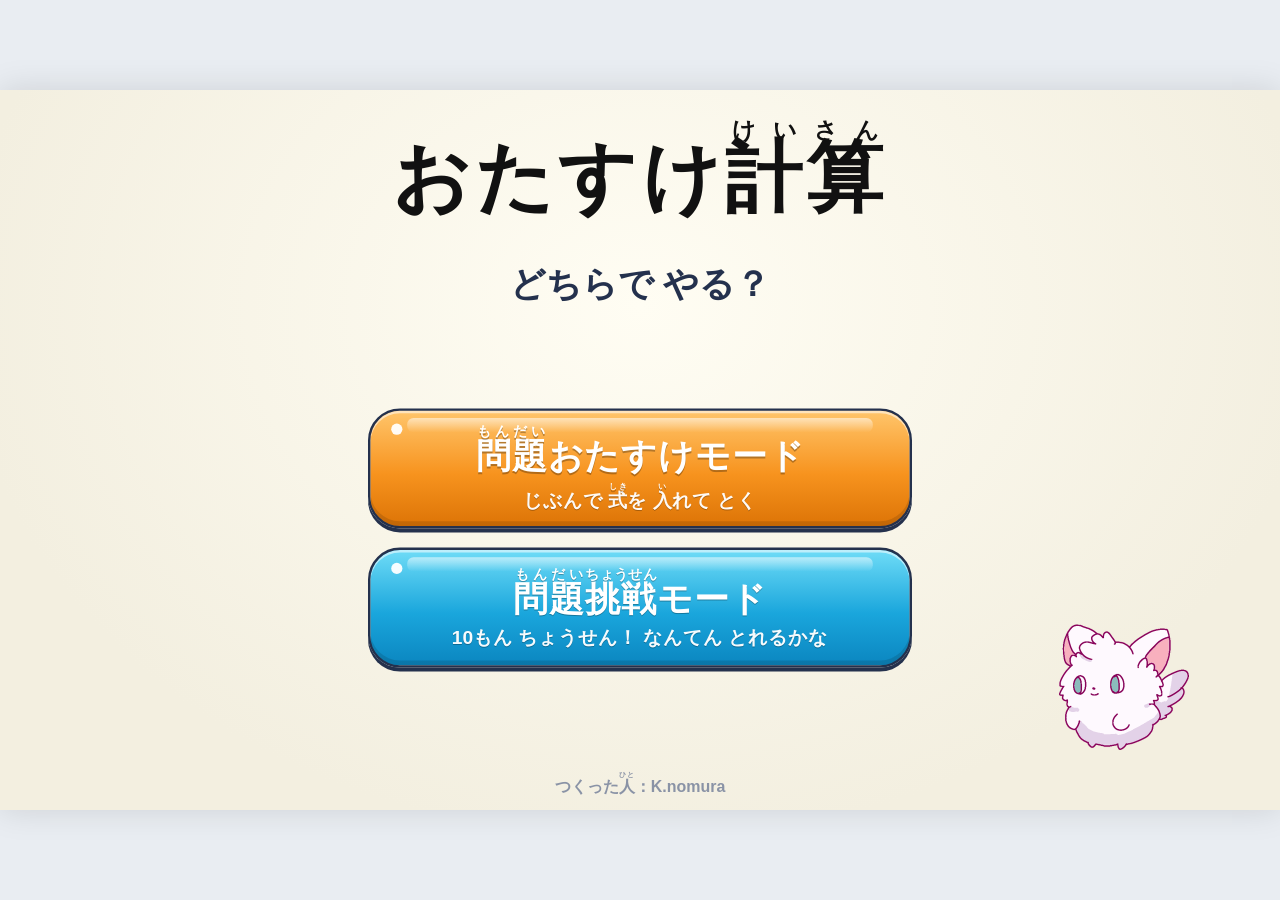
==== commit 62c42670: "さいごの式の答えを式へとばす・作者名をK.nomuraに統一 - 12＋2などで、10＋4＝14のあとに同じ答えをもう一度書かせず、式の答えへ自動でとばす - GitHub版・Canva版とも作者名を" ====
--- a/index.html
+++ b/index.html
@@ -275,6 +275,9 @@
 .card .row.r3 .gb{font-size:25px;white-space:nowrap;letter-spacing:0}
 .hBtns .gb .mt{display:block;white-space:nowrap}
 .lband{fill:rgba(255,255,255,.88)}
+.opt .seg .gb{white-space:nowrap;letter-spacing:0}
+#flyL{pointer-events:none;z-index:6}
+.fly.dn{color:var(--kid)}
 </style>
 </head>
 <body>
@@ -303,6 +306,7 @@
     <div id="markL"></div>
     <div id="figL"></div>
     <div id="boxL"></div>
+    <div id="flyL"></div>
     <svg id="fxL"></svg>
   </div>
 
@@ -330,7 +334,7 @@
     <div class="hBtns" id="hBtns"></div>
     <button class="gb g-gray" id="hBack"><svg viewBox="0 0 32 32"><path d="M19 7 10 16l9 9" /></svg>もどる</button>
     <img class="hChara" src="[data-uri]" alt="">
-    <div class="hCredit">つくった<ruby>人<rt>ひと</rt></ruby>：のち（まなび堂）</div>
+    <div class="hCredit">つくった<ruby>人<rt>ひと</rt></ruby>：K.nomura</div>
   </div>
 
   <div id="modal" hidden><div class="card" id="mCard"></div></div>
@@ -419,6 +423,13 @@
     const P = { formula: `${a}${OPS[op]}${b}`, base: fm.marks, steps: [], fin: [], ans, cls,
       fig0: { A: fill(0), B: fill(0), mk: a }, assist: { type: 'sak', p: { a, op, b, ans, cls }, split: S.split || 'back', sub: S.sub || 'kagen' } };
     const fin = (say, o) => inStep(0, fm.next, ans, Object.assign({ say, final: true }, o || {}));
+    P.ansBox = fin('').box;
+    // さいごの 式の 答え＝式の 答え のときは、もう1回 書かせずに 式へ とばす
+    const copyUp = () => {
+      const l = steps[steps.length - 1], f = fin('');
+      if (!l || l.type !== 'in' || l.exp !== ans) return steps.push(fin('こたえを {式|しき}に かこう', { hl: lastCells(steps) }));
+      l.final = true; l.copy = { from: l.cells, to: f.cells }; l.add = l.add.concat(f.add);
+    };
     const eq = (r, toks, v, say, o) => {
       const e = row(r, toks, F);
       return inStep(r, e.next, v, Object.assign({ say, pre: e.marks }, o || {}));
@@ -456,7 +467,7 @@
         steps.push(eq(4, [a, PL, need, EQ], 10, `${a}＋${need}は？`, { hl: [[0, ca[0]], [2, c - 1]] }));
         steps.push(eq(5, [10, PL, rest, EQ], ans, `10と ${rest}で いくつ？`, { hl: [[2, c + 1]], arc: [10, ans, PL + rest] }));
       }
-      steps.push(fin('こたえを {式|しき}に かこう', { hl: lastCells(steps) }));
+      copyUp();
       return P;
     }
 
@@ -496,7 +507,7 @@
       steps.push(split({ fhl: { A: 'all', seg: [10, a] } }));
       steps.push(eq(4, [u, PL, b, EQ], u + b, `${u}＋${b}は？`, { hl: [[2, c0 + 2], [0, cb[0]]], fhl: { B: 'all' } }));
       steps.push(eq(5, [10, PL, u + b, EQ], ans, `10と ${u + b}で いくつ？`, { hl: [[2, c0 - 1], [2, c0]], arc: [a, ans, PL + b] }));
-      steps.push(fin('こたえを {式|しき}に かこう', { hl: lastCells(steps) }));
+      copyUp();
       return P;
     }
     // ひき算は 10と ばらで ならべる
@@ -514,7 +525,7 @@
         { kind: 'take', from: 'B', n: b, line: [a, ans], lab: MI + b }, [[2, c0 + 2], [0, cb[0]]]));
       steps.push(eq(4, [u, MI, b, EQ], u - b, `${u}−${b}は？`, { hl: [[2, c0 + 2], [0, cb[0]]] }));
       steps.push(eq(5, [10, PL, u - b, EQ], ans, `10と ${u - b}で いくつ？`, { hl: [[2, c0 - 1], [2, c0]] }));
-      steps.push(fin('こたえを {式|しき}に かこう', { hl: lastCells(steps) }));
+      copyUp();
       return P;
     }
     // sub1：くりさがり あり
@@ -538,7 +549,7 @@
       steps.push(eq(4, [10, MI, b, EQ], w, `10−${b}は？`, { hl: [[2, c0 - 1], [2, c0], [0, cb[0]]] }));
       steps.push(eq(5, [w, PL, u, EQ], ans, `${w}と ${u}で いくつ？`, { hl: [...lastCells(steps), [2, c0 + 2]], arc: [w, ans, PL + u] }));
     }
-    steps.push(fin('こたえを {式|しき}に かこう', { hl: lastCells(steps) }));
+    copyUp();
     return P;
   }
   function move(say, mv, hl) { return { type: 'move', say, mv, hl: hl || [] }; }
@@ -618,12 +629,12 @@
   // ---- かく ----
   function render(o) {
     o = o || {};
-    const nw = o.nw || new Set();
+    const nw = o.nw || new Set(), late = o.late || new Set();
     const marks = solving() ? marksAt(st.idx, !st.post) : new Map();
     let h = '', lines = '';
     for (const m of marks.values()) {
       if (m.k === 'sak') { lines += sakSvg(m, nw.has(m.id)); continue; }
-      const cls = 'mk ' + m.k + (m.u ? ' u' : '') + (m.cl ? ' ' + m.cl : '') + (nw.has(m.id) ? ' nw' : '');
+      const cls = 'mk ' + m.k + (m.u ? ' u' : '') + (m.cl ? ' ' + m.cl : '') + (nw.has(m.id) ? ' nw' : '') + (late.has(m.id) ? ' late' : '');
       h += `<div class="${cls}" style="left:${m.c * C}px;top:${m.r * C}px">${m.t}</div>`;
     }
     $('markL').innerHTML = h;
@@ -904,9 +915,13 @@
     st.post = true;
     st.msg = revealed ? (s.type === 'in' ? `こたえは ${s.exp}だよ` : 'こう なるよ') : pick(['せいかい！', 'いいね！', 'そのとおり！', 'ばっちり！']);
     if (!revealed && s.type === 'move' && s.mv.line[1] === 10 && s.mv.kind === 'move') st.msg = '10が できたね！';
+    // さいごの 式の 答えを、上の 式へ とばす（2回 書かせない）
+    const late = new Set();
+    if (s.copy) { (s.add || []).forEach(m => { if (m.r === 0) late.add(m.id); }); st.msg += '<br>{式|しき}にも かいたよ'; }
     st.idx++; st.inp = '';
-    render({ nw: new Set((s.add || []).map(m => m.id)), arcNew: !!(s.mv || s.arc), tapNew: true });
-    st.timer = setTimeout(afterCorrect, revealed ? 1500 : 900);
+    render({ nw: new Set((s.add || []).map(m => m.id)), late, arcNew: !!(s.mv || s.arc), tapNew: true });
+    if (s.copy) s.copy.from.forEach(([r, c], i) => fly([r, c], s.copy.to[i], String(s.exp)[i]));
+    st.timer = setTimeout(afterCorrect, s.copy ? 1700 : revealed ? 1500 : 900);
   }
   function afterCorrect() {
     clearTimeout(st.timer); st.timer = null;
@@ -1038,10 +1053,10 @@
     const seg = (k, opts) => `<div class="seg">${opts.map(([v, t]) => `<button class="gb g-cyan ${String(S[k]) === String(v) ? 'on' : ''}" data-o="${k}:${v}">${t}</button>`).join('')}</div>`;
     modal(`<h2>せってい</h2>
       <div class="opt"><div class="lbl">たし{算|ざん}で わける {数|かず}</div>${seg('split', [['back', 'うしろの {数|かず}'], ['front', 'まえの {数|かず}']])}</div>
-      <div class="opt"><div class="lbl">ひき{算|ざん}の やりかた</div>${seg('sub', [['kagen', '10から ひく'], ['gengen', '2かいに わけて ひく']])}</div>
+      <div class="opt"><div class="lbl">ひき{算|ざん}の やりかた</div>${seg('sub', [['kagen', '10から ひく'], ['gengen', 'ひく{数|かず}を わける']])}</div>
       <div class="opt"><div class="lbl">こうかおん</div>${seg('sound', [[true, 'あり'], [false, 'なし']])}</div>
       <div class="row" style="margin-top:28px"><button class="gb g-green" data-m="close">とじる</button><button class="gb g-gray" data-m="title">タイトルへ</button></div>
-      <div class="credit">おたすけ{計算|けいさん} ver ${VER}　つくった{人|ひと}：のち（まなび堂）</div>`, a => {
+      <div class="credit">おたすけ{計算|けいさん} ver ${VER}　つくった{人|ひと}：K.nomura</div>`, a => {
       if (a === 'title') { se('pop'); modal(`<h2>タイトルに もどる？</h2><p>いまの けいさんは きえるよ</p><div class="row"><button class="gb g-orange" data-m="yes">もどる</button><button class="gb g-gray" data-m="no">やめる</button></div>`, x => { if (x === 'yes') showHome('mode'); }); }
     });
   }
@@ -1172,6 +1187,14 @@
   }
 
   // ---- うごき ----
+  function fly(from, to, t) {
+    const el = document.createElement('div');
+    el.className = 'fly dn'; el.textContent = t;
+    el.style.left = from[1] * C + 'px'; el.style.top = from[0] * C + 'px';
+    $('flyL').appendChild(el);
+    requestAnimationFrame(() => requestAnimationFrame(() => { el.style.transform = `translate(${(to[1] - from[1]) * C}px,${(to[0] - from[0]) * C}px)`; }));
+    setTimeout(() => el.remove(), 700);
+  }
   function anim(cls, ms) {
     const el = $('charaW'); el.classList.remove('hop', 'shake', 'jump'); void el.offsetWidth; el.classList.add(cls);
     clearTimeout(el._t); el._t = setTimeout(() => el.classList.remove(cls), ms);
@@ -1179,7 +1202,7 @@
   const hopChara = () => anim('hop', 600), shakeChara = () => anim('shake', 550), jumpChara = () => anim('jump', 1200);
 
   function hanamaru() {
-    const b = st.plan.steps[st.plan.steps.length - 1].box;
+    const b = st.plan.ansBox;
     const c1 = b.c - b.w + 1, c2 = b.c, r = b.r;
     const cx = (c1 + c2 + 1) / 2 * C, cy = (r + .5) * C;
     const rx = (c2 - c1 + 1) * C / 2 + 18, ry = C / 2 + 8;
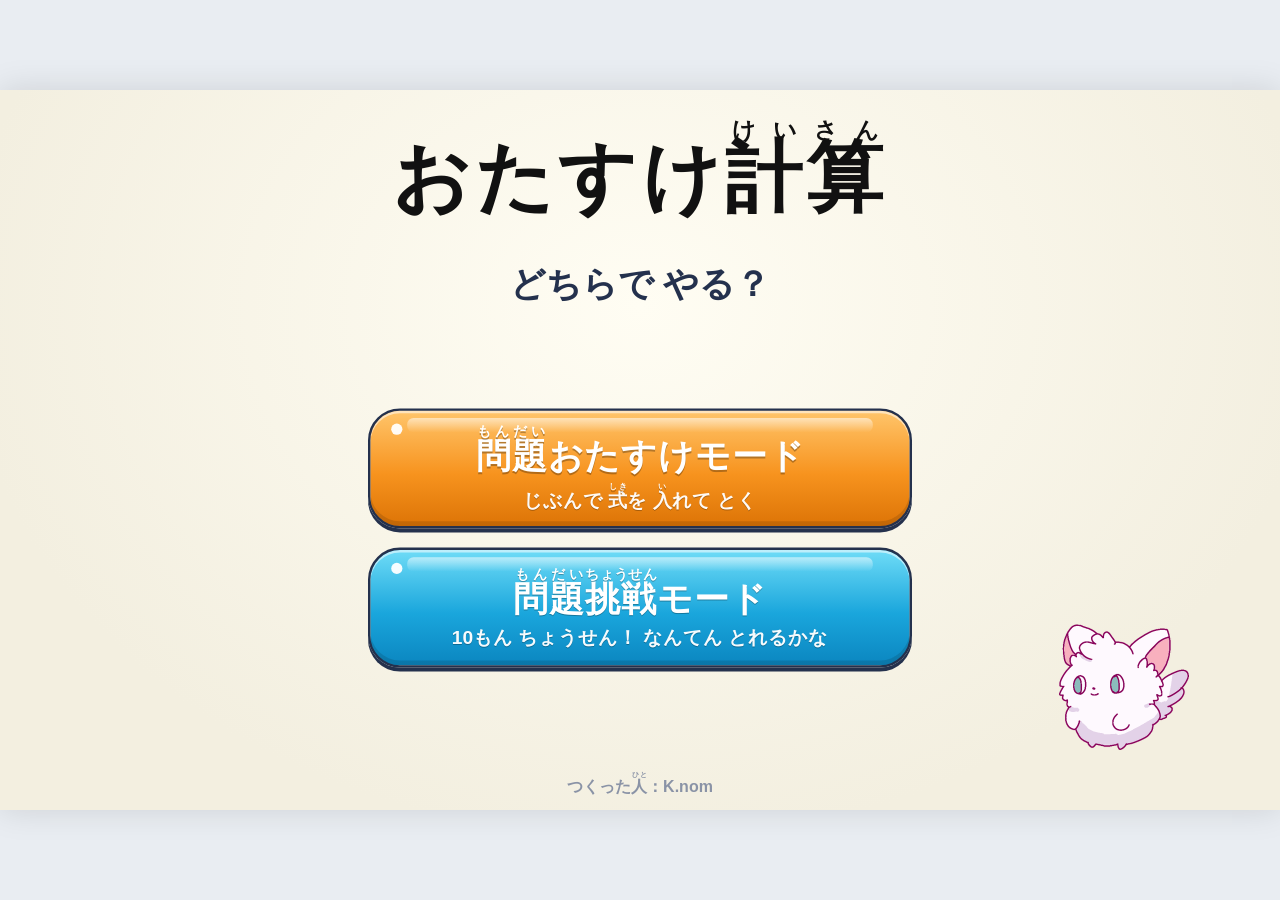
==== commit 87606e26: "作者名を K.nom に統一 Co-Authored-By: Claude Haiku 5.5 <noreply@anthropic.com> Claude-Session: https://clau" ====
--- a/index.html
+++ b/index.html
@@ -278,6 +278,7 @@
 .opt .seg .gb{white-space:nowrap;letter-spacing:0}
 #flyL{pointer-events:none;z-index:6}
 .fly.dn{color:var(--kid)}
+#tabs .gb[hidden]{display:none}
 </style>
 </head>
 <body>
@@ -334,7 +335,7 @@
     <div class="hBtns" id="hBtns"></div>
     <button class="gb g-gray" id="hBack"><svg viewBox="0 0 32 32"><path d="M19 7 10 16l9 9" /></svg>もどる</button>
     <img class="hChara" src="[data-uri]" alt="">
-    <div class="hCredit">つくった<ruby>人<rt>ひと</rt></ruby>：K.nomura</div>
+    <div class="hCredit">つくった<ruby>人<rt>ひと</rt></ruby>：K.nom</div>
   </div>
 
   <div id="modal" hidden><div class="card" id="mCard"></div></div>
@@ -581,7 +582,7 @@
   }
 
   // ---- せってい・じょうたい ----
-  const S = { split: 'back', sub: 'kagen', sound: true, view: 'blk' };
+  const S = { split: 'back', sub: 'kagen', sound: true, view: 'blk', pref: 'blk' }; // pref＝子どもが えらんだ 図
   // mode：'help'（問題おたすけ）／'chal'（問題挑戦）　lv：'many'／'some'／'none'
   const G = { mode: null, kind: null, lv: 'many', queue: [], qi: 0, score: 0, res: [] };
   const st = { phase: 'home', f: '', fmsg: null, prob: null, plan: null, idx: 0, inp: '', post: false, msg: null, timer: null, taps: {}, ct: [], rvFinal: false, scored: null };
@@ -719,7 +720,7 @@
     o = o || {};
     const show = solving() && G.lv === 'many';
     $('tabs').hidden = !show;
-    document.querySelectorAll('#tabs .gb').forEach(b => b.classList.toggle('on', b.dataset.v === S.view));
+    document.querySelectorAll('#tabs .gb').forEach(b => { b.classList.toggle('on', b.dataset.v === S.view); if (b.dataset.v === 'sak') b.hidden = !st.hasSak; });
     const L = $('figL');
     if (!show || S.view === 'sak') { L.innerHTML = ''; return; }
     const s = cur(), act = st.phase === 'solve' && s && !st.post;
@@ -785,7 +786,7 @@
   });
   $('tabs').addEventListener('click', e => {
     const b = e.target.closest('button'); if (!b || b.dataset.v === S.view) return;
-    se('btn'); S.view = b.dataset.v; st.ct = []; st.msg = null; render();
+    se('btn'); S.view = S.pref = b.dataset.v; st.ct = []; st.msg = null; render();
   });
 
   // ---- ふきだし ----
@@ -897,6 +898,9 @@
   function startPlan(p) {
     clearTimeout(st.timer); st.timer = null; closeAssist(); hideEnd(); $('fxL').innerHTML = '';
     Object.assign(st, { prob: p, plan: K.build(p, S, G.lv), phase: 'solve', idx: 0, inp: '', msg: null, post: false, fmsg: null, f: '', taps: {}, ct: [], scored: null });
+    // さくらんぼを つかわない 問題（3＋4・10＋3・7−3 など）は さくらんぼボタンを けす
+    st.hasSak = st.plan.steps.some(x => (x.pre || []).some(m => m.k === 'sak'));
+    S.view = S.pref === 'sak' && !st.hasSak ? 'blk' : S.pref;
     se('pop');
     const nw = new Set(st.plan.base.map(m => m.id)); (cur().pre || []).forEach(m => nw.add(m.id));
     render({ nw });
@@ -1056,7 +1060,7 @@
       <div class="opt"><div class="lbl">ひき{算|ざん}の やりかた</div>${seg('sub', [['kagen', '10から ひく'], ['gengen', 'ひく{数|かず}を わける']])}</div>
       <div class="opt"><div class="lbl">こうかおん</div>${seg('sound', [[true, 'あり'], [false, 'なし']])}</div>
       <div class="row" style="margin-top:28px"><button class="gb g-green" data-m="close">とじる</button><button class="gb g-gray" data-m="title">タイトルへ</button></div>
-      <div class="credit">おたすけ{計算|けいさん} ver ${VER}　つくった{人|ひと}：K.nomura</div>`, a => {
+      <div class="credit">おたすけ{計算|けいさん} ver ${VER}　つくった{人|ひと}：K.nom</div>`, a => {
       if (a === 'title') { se('pop'); modal(`<h2>タイトルに もどる？</h2><p>いまの けいさんは きえるよ</p><div class="row"><button class="gb g-orange" data-m="yes">もどる</button><button class="gb g-gray" data-m="no">やめる</button></div>`, x => { if (x === 'yes') showHome('mode'); }); }
     });
   }
